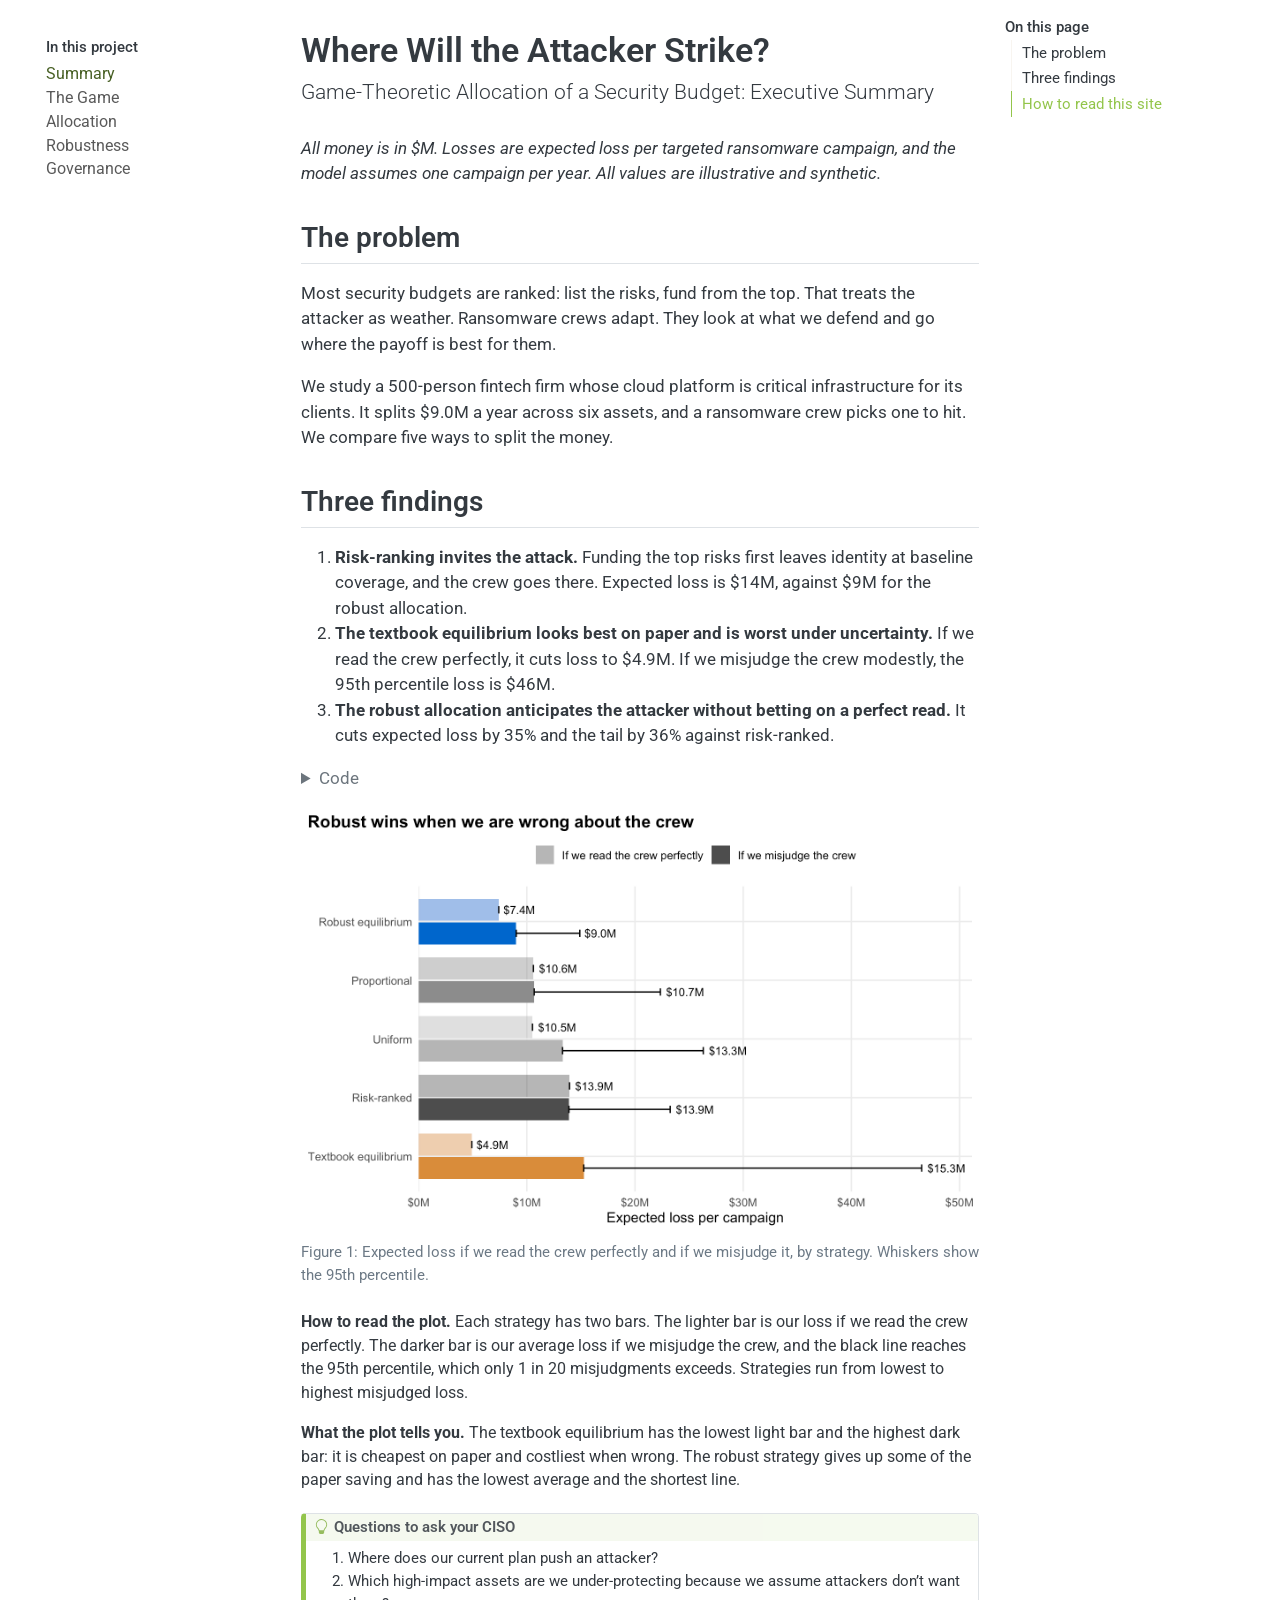
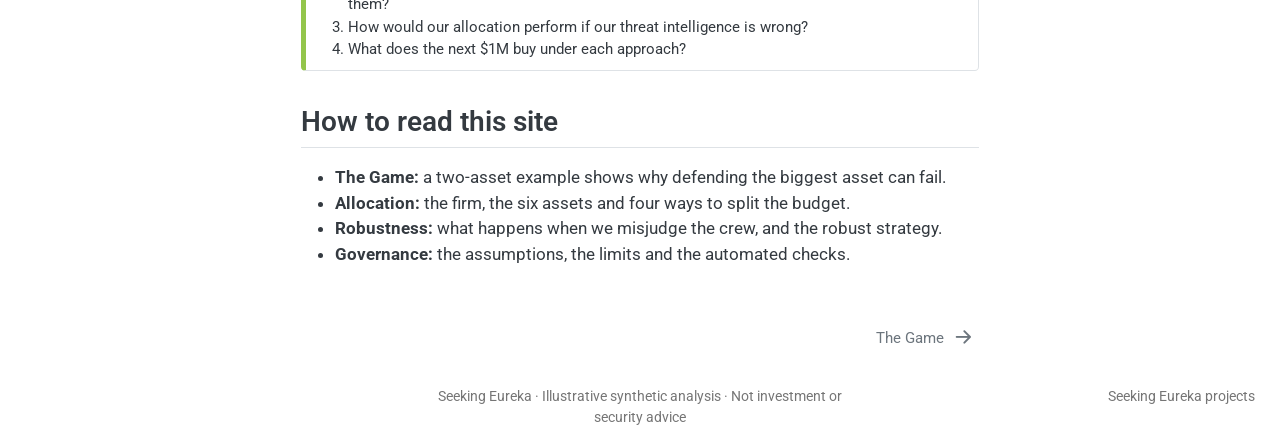
==== docs/index.html @ cc2196c1 "Initial commit" ====
<!DOCTYPE html>
<html xmlns="http://www.w3.org/1999/xhtml" lang="en" xml:lang="en"><head>

<meta charset="utf-8">
<meta name="generator" content="quarto-1.8.26">

<meta name="viewport" content="width=device-width, initial-scale=1.0, user-scalable=yes">


<title>Where Will the Attacker Strike?</title>
<style>
code{white-space: pre-wrap;}
span.smallcaps{font-variant: small-caps;}
div.columns{display: flex; gap: min(4vw, 1.5em);}
div.column{flex: auto; overflow-x: auto;}
div.hanging-indent{margin-left: 1.5em; text-indent: -1.5em;}
ul.task-list{list-style: none;}
ul.task-list li input[type="checkbox"] {
  width: 0.8em;
  margin: 0 0.8em 0.2em -1em; /* quarto-specific, see https://github.com/quarto-dev/quarto-cli/issues/4556 */ 
  vertical-align: middle;
}
/* CSS for syntax highlighting */
html { -webkit-text-size-adjust: 100%; }
pre > code.sourceCode { white-space: pre; position: relative; }
pre > code.sourceCode > span { display: inline-block; line-height: 1.25; }
pre > code.sourceCode > span:empty { height: 1.2em; }
.sourceCode { overflow: visible; }
code.sourceCode > span { color: inherit; text-decoration: inherit; }
div.sourceCode { margin: 1em 0; }
pre.sourceCode { margin: 0; }
@media screen {
div.sourceCode { overflow: auto; }
}
@media print {
pre > code.sourceCode { white-space: pre-wrap; }
pre > code.sourceCode > span { text-indent: -5em; padding-left: 5em; }
}
pre.numberSource code
  { counter-reset: source-line 0; }
pre.numberSource code > span
  { position: relative; left: -4em; counter-increment: source-line; }
pre.numberSource code > span > a:first-child::before
  { content: counter(source-line);
    position: relative; left: -1em; text-align: right; vertical-align: baseline;
    border: none; display: inline-block;
    -webkit-touch-callout: none; -webkit-user-select: none;
    -khtml-user-select: none; -moz-user-select: none;
    -ms-user-select: none; user-select: none;
    padding: 0 4px; width: 4em;
  }
pre.numberSource { margin-left: 3em;  padding-left: 4px; }
div.sourceCode
  {   }
@media screen {
pre > code.sourceCode > span > a:first-child::before { text-decoration: underline; }
}
</style>


<script src="site_libs/quarto-nav/quarto-nav.js"></script>
<script src="site_libs/quarto-nav/headroom.min.js"></script>
<link href="./01-the-game.html" rel="next">
<script src="site_libs/clipboard/clipboard.min.js"></script>
<script src="site_libs/quarto-html/quarto.js" type="module"></script>
<script src="site_libs/quarto-html/tabsets/tabsets.js" type="module"></script>
<script src="site_libs/quarto-html/axe/axe-check.js" type="module"></script>
<script src="site_libs/quarto-html/popper.min.js"></script>
<script src="site_libs/quarto-html/tippy.umd.min.js"></script>
<script src="site_libs/quarto-html/anchor.min.js"></script>
<link href="site_libs/quarto-html/tippy.css" rel="stylesheet">
<link href="site_libs/quarto-html/quarto-syntax-highlighting-587c61ba64f3a5504c4d52d930310e48.css" rel="stylesheet" id="quarto-text-highlighting-styles">
<script src="site_libs/bootstrap/bootstrap.min.js"></script>
<link href="site_libs/bootstrap/bootstrap-icons.css" rel="stylesheet">
<link href="site_libs/bootstrap/bootstrap-9a19a6dc4b25886ecdc4cfc46d632d39.min.css" rel="stylesheet" append-hash="true" id="quarto-bootstrap" data-mode="light">
<script src="site_libs/quarto-contrib/glightbox/glightbox.min.js"></script>
<link href="site_libs/quarto-contrib/glightbox/glightbox.min.css" rel="stylesheet">
<link href="site_libs/quarto-contrib/glightbox/lightbox.css" rel="stylesheet">
<script id="quarto-search-options" type="application/json">{
  "language": {
    "search-no-results-text": "No results",
    "search-matching-documents-text": "matching documents",
    "search-copy-link-title": "Copy link to search",
    "search-hide-matches-text": "Hide additional matches",
    "search-more-match-text": "more match in this document",
    "search-more-matches-text": "more matches in this document",
    "search-clear-button-title": "Clear",
    "search-text-placeholder": "",
    "search-detached-cancel-button-title": "Cancel",
    "search-submit-button-title": "Submit",
    "search-label": "Search"
  }
}</script>
<link href="site_libs/pagedtable-1.1/css/pagedtable.css" rel="stylesheet">
<script src="site_libs/pagedtable-1.1/js/pagedtable.js"></script>


<link rel="stylesheet" href="styles.css">
</head>

<body class="nav-sidebar floating quarto-light">

<div id="quarto-search-results"></div>
  <header id="quarto-header" class="headroom fixed-top">
  <nav class="quarto-secondary-nav">
    <div class="container-fluid d-flex">
      <button type="button" class="quarto-btn-toggle btn" data-bs-toggle="collapse" role="button" data-bs-target=".quarto-sidebar-collapse-item" aria-controls="quarto-sidebar" aria-expanded="false" aria-label="Toggle sidebar navigation" onclick="if (window.quartoToggleHeadroom) { window.quartoToggleHeadroom(); }">
        <i class="bi bi-layout-text-sidebar-reverse"></i>
      </button>
        <nav class="quarto-page-breadcrumbs" aria-label="breadcrumb"><ol class="breadcrumb"><li class="breadcrumb-item"><a href="./index.html">Summary</a></li></ol></nav>
        <a class="flex-grow-1" role="navigation" data-bs-toggle="collapse" data-bs-target=".quarto-sidebar-collapse-item" aria-controls="quarto-sidebar" aria-expanded="false" aria-label="Toggle sidebar navigation" onclick="if (window.quartoToggleHeadroom) { window.quartoToggleHeadroom(); }">      
        </a>
    </div>
  </nav>
</header>
<!-- content -->
<div id="quarto-content" class="quarto-container page-columns page-rows-contents page-layout-article">
<!-- sidebar -->
  <nav id="quarto-sidebar" class="sidebar collapse collapse-horizontal quarto-sidebar-collapse-item sidebar-navigation floating overflow-auto">
    <div class="pt-lg-2 mt-2 text-left sidebar-header">
    <div class="sidebar-title mb-0 py-0">
      <a href="./">Where Will the Attacker Strike?</a> 
    </div>
      </div>
    <div class="sidebar-menu-container"> 
    <ul class="list-unstyled mt-1">
        <li class="sidebar-item">
  <div class="sidebar-item-container"> 
  <a href="./index.html" class="sidebar-item-text sidebar-link active">
 <span class="menu-text">Summary</span></a>
  </div>
</li>
        <li class="sidebar-item">
  <div class="sidebar-item-container"> 
  <a href="./01-the-game.html" class="sidebar-item-text sidebar-link">
 <span class="menu-text">The Game</span></a>
  </div>
</li>
        <li class="sidebar-item">
  <div class="sidebar-item-container"> 
  <a href="./02-allocation.html" class="sidebar-item-text sidebar-link">
 <span class="menu-text">Allocation</span></a>
  </div>
</li>
        <li class="sidebar-item">
  <div class="sidebar-item-container"> 
  <a href="./03-robustness.html" class="sidebar-item-text sidebar-link">
 <span class="menu-text">Robustness</span></a>
  </div>
</li>
        <li class="sidebar-item">
  <div class="sidebar-item-container"> 
  <a href="./04-governance.html" class="sidebar-item-text sidebar-link">
 <span class="menu-text">Governance</span></a>
  </div>
</li>
    </ul>
    </div>
</nav>
<div id="quarto-sidebar-glass" class="quarto-sidebar-collapse-item" data-bs-toggle="collapse" data-bs-target=".quarto-sidebar-collapse-item"></div>
<!-- margin-sidebar -->
    <div id="quarto-margin-sidebar" class="sidebar margin-sidebar">
        <nav id="TOC" role="doc-toc" class="toc-active">
    <h2 id="toc-title">On this page</h2>
   
  <ul>
  <li><a href="#the-problem" id="toc-the-problem" class="nav-link active" data-scroll-target="#the-problem">The problem</a></li>
  <li><a href="#three-findings" id="toc-three-findings" class="nav-link" data-scroll-target="#three-findings">Three findings</a></li>
  <li><a href="#how-to-read-this-site" id="toc-how-to-read-this-site" class="nav-link" data-scroll-target="#how-to-read-this-site">How to read this site</a></li>
  </ul>
</nav>
    </div>
<!-- main -->
<main class="content" id="quarto-document-content">

<header id="title-block-header" class="quarto-title-block default">
<div class="quarto-title">
<h1 class="title">Where Will the Attacker Strike?</h1>
<p class="subtitle lead">Game-Theoretic Allocation of a Security Budget: Executive Summary</p>
</div>



<div class="quarto-title-meta">

    
  
    
  </div>
  


</header>


<p><em>All money is in $M. Losses are expected loss per targeted ransomware campaign, and the model assumes one campaign per year. All values are illustrative and synthetic.</em></p>
<section id="the-problem" class="level2">
<h2 class="anchored" data-anchor-id="the-problem">The problem</h2>
<p>Most security budgets are ranked: list the risks, fund from the top. That treats the attacker as weather. Ransomware crews adapt. They look at what we defend and go where the payoff is best for them.</p>
<p>We study a 500-person fintech firm whose cloud platform is critical infrastructure for its clients. It splits $9.0M a year across six assets, and a ransomware crew picks one to hit. We compare five ways to split the money.</p>
</section>
<section id="three-findings" class="level2">
<h2 class="anchored" data-anchor-id="three-findings">Three findings</h2>
<ol type="1">
<li><strong>Risk-ranking invites the attack.</strong> Funding the top risks first leaves identity at baseline coverage, and the crew goes there. Expected loss is $14M, against $9M for the robust allocation.</li>
<li><strong>The textbook equilibrium looks best on paper and is worst under uncertainty.</strong> If we read the crew perfectly, it cuts loss to $4.9M. If we misjudge the crew modestly, the 95th percentile loss is $46M.</li>
<li><strong>The robust allocation anticipates the attacker without betting on a perfect read.</strong> It cuts expected loss by 35% and the tail by 36% against risk-ranked.</li>
</ol>
<div class="cell">
<details class="code-fold">
<summary>Code</summary>
<div class="code-copy-outer-scaffold"><div class="sourceCode cell-code" id="cb1"><pre class="sourceCode r code-with-copy"><code class="sourceCode r"><span id="cb1-1"><a href="#cb1-1" aria-hidden="true" tabindex="-1"></a>ord <span class="ot">&lt;-</span> ms <span class="sc">|&gt;</span> <span class="fu">arrange</span>(mean) <span class="sc">|&gt;</span> <span class="fu">pull</span>(strategy)</span>
<span id="cb1-2"><a href="#cb1-2" aria-hidden="true" tabindex="-1"></a>d <span class="ot">&lt;-</span> ms <span class="sc">|&gt;</span></span>
<span id="cb1-3"><a href="#cb1-3" aria-hidden="true" tabindex="-1"></a>  <span class="fu">select</span>(strategy, mean, p95) <span class="sc">|&gt;</span></span>
<span id="cb1-4"><a href="#cb1-4" aria-hidden="true" tabindex="-1"></a>  <span class="fu">left_join</span>(base <span class="sc">|&gt;</span> <span class="fu">select</span>(strategy, loss_rational), <span class="at">by =</span> <span class="st">"strategy"</span>) <span class="sc">|&gt;</span></span>
<span id="cb1-5"><a href="#cb1-5" aria-hidden="true" tabindex="-1"></a>  tidyr<span class="sc">::</span><span class="fu">pivot_longer</span>(<span class="fu">c</span>(loss_rational, mean), <span class="at">names_to =</span> <span class="st">"case"</span>, <span class="at">values_to =</span> <span class="st">"loss"</span>) <span class="sc">|&gt;</span></span>
<span id="cb1-6"><a href="#cb1-6" aria-hidden="true" tabindex="-1"></a>  <span class="fu">mutate</span>(</span>
<span id="cb1-7"><a href="#cb1-7" aria-hidden="true" tabindex="-1"></a>    <span class="at">case =</span> <span class="fu">factor</span>(case, <span class="at">levels =</span> <span class="fu">c</span>(<span class="st">"mean"</span>, <span class="st">"loss_rational"</span>),</span>
<span id="cb1-8"><a href="#cb1-8" aria-hidden="true" tabindex="-1"></a>                  <span class="at">labels =</span> <span class="fu">c</span>(<span class="st">"If we misjudge the crew"</span>, <span class="st">"If we read the crew perfectly"</span>)),</span>
<span id="cb1-9"><a href="#cb1-9" aria-hidden="true" tabindex="-1"></a>    <span class="at">strategy =</span> <span class="fu">factor</span>(strategy, <span class="at">levels =</span> <span class="fu">rev</span>(ord)),</span>
<span id="cb1-10"><a href="#cb1-10" aria-hidden="true" tabindex="-1"></a>    <span class="at">p95 =</span> <span class="fu">ifelse</span>(case <span class="sc">==</span> <span class="st">"If we misjudge the crew"</span>, p95, <span class="cn">NA_real_</span>),</span>
<span id="cb1-11"><a href="#cb1-11" aria-hidden="true" tabindex="-1"></a>    <span class="at">lab =</span> <span class="fu">ifelse</span>(strategy <span class="sc">==</span> <span class="st">"robust"</span>, <span class="st">"Robust"</span>, <span class="st">""</span>)</span>
<span id="cb1-12"><a href="#cb1-12" aria-hidden="true" tabindex="-1"></a>  )</span>
<span id="cb1-13"><a href="#cb1-13" aria-hidden="true" tabindex="-1"></a><span class="fu">ggplot</span>(d, <span class="fu">aes</span>(loss, strategy, <span class="at">fill =</span> strategy, <span class="at">alpha =</span> case, <span class="at">group =</span> case)) <span class="sc">+</span></span>
<span id="cb1-14"><a href="#cb1-14" aria-hidden="true" tabindex="-1"></a>  <span class="fu">geom_col</span>(<span class="at">position =</span> <span class="fu">position_dodge</span>(<span class="at">width =</span> <span class="fl">0.8</span>), <span class="at">width =</span> <span class="fl">0.75</span>) <span class="sc">+</span></span>
<span id="cb1-15"><a href="#cb1-15" aria-hidden="true" tabindex="-1"></a>  <span class="fu">geom_errorbar</span>(</span>
<span id="cb1-16"><a href="#cb1-16" aria-hidden="true" tabindex="-1"></a>    <span class="fu">aes</span>(<span class="at">xmin =</span> loss, <span class="at">xmax =</span> p95), <span class="at">width =</span> <span class="fl">0.25</span>, <span class="at">alpha =</span> <span class="dv">1</span>, <span class="at">color =</span> <span class="st">"black"</span>,</span>
<span id="cb1-17"><a href="#cb1-17" aria-hidden="true" tabindex="-1"></a>    <span class="at">position =</span> <span class="fu">position_dodge</span>(<span class="at">width =</span> <span class="fl">0.8</span>), <span class="at">na.rm =</span> <span class="cn">TRUE</span></span>
<span id="cb1-18"><a href="#cb1-18" aria-hidden="true" tabindex="-1"></a>  ) <span class="sc">+</span></span>
<span id="cb1-19"><a href="#cb1-19" aria-hidden="true" tabindex="-1"></a>  <span class="fu">geom_text</span>(<span class="fu">aes</span>(<span class="at">x =</span> <span class="fu">ifelse</span>(<span class="fu">is.na</span>(p95), loss, p95), <span class="at">label =</span> <span class="fu">fmt_m</span>(loss)),</span>
<span id="cb1-20"><a href="#cb1-20" aria-hidden="true" tabindex="-1"></a>            <span class="at">position =</span> <span class="fu">position_dodge</span>(<span class="at">width =</span> <span class="fl">0.8</span>), <span class="at">hjust =</span> <span class="sc">-</span><span class="fl">0.15</span>, <span class="at">size =</span> <span class="fl">3.4</span>,</span>
<span id="cb1-21"><a href="#cb1-21" aria-hidden="true" tabindex="-1"></a>            <span class="at">color =</span> <span class="st">"black"</span>, <span class="at">alpha =</span> <span class="dv">1</span>) <span class="sc">+</span></span>
<span id="cb1-22"><a href="#cb1-22" aria-hidden="true" tabindex="-1"></a>  <span class="fu">scale_fill_manual</span>(<span class="at">values =</span> STRAT_COLS, <span class="at">guide =</span> <span class="st">"none"</span>) <span class="sc">+</span></span>
<span id="cb1-23"><a href="#cb1-23" aria-hidden="true" tabindex="-1"></a>  <span class="fu">scale_alpha_manual</span>(<span class="at">values =</span> <span class="fu">c</span>(<span class="st">"If we misjudge the crew"</span> <span class="ot">=</span> <span class="dv">1</span>, <span class="st">"If we read the crew perfectly"</span> <span class="ot">=</span> <span class="fl">0.45</span>), <span class="at">name =</span> <span class="cn">NULL</span>,</span>
<span id="cb1-24"><a href="#cb1-24" aria-hidden="true" tabindex="-1"></a>                     <span class="at">guide =</span> <span class="fu">guide_legend</span>(<span class="at">override.aes =</span> <span class="fu">list</span>(<span class="at">fill =</span> <span class="st">"gray30"</span>), <span class="at">reverse =</span> <span class="cn">TRUE</span>)) <span class="sc">+</span></span>
<span id="cb1-25"><a href="#cb1-25" aria-hidden="true" tabindex="-1"></a>  <span class="fu">scale_y_discrete</span>(<span class="at">labels =</span> STRAT_LABELS) <span class="sc">+</span></span>
<span id="cb1-26"><a href="#cb1-26" aria-hidden="true" tabindex="-1"></a>  <span class="fu">scale_x_continuous</span>(<span class="at">labels =</span> scales<span class="sc">::</span><span class="fu">label_dollar</span>(<span class="at">suffix =</span> <span class="st">"M"</span>), <span class="at">expand =</span> <span class="fu">expansion</span>(<span class="at">mult =</span> <span class="fu">c</span>(<span class="dv">0</span>, <span class="fl">0.1</span>))) <span class="sc">+</span></span>
<span id="cb1-27"><a href="#cb1-27" aria-hidden="true" tabindex="-1"></a>  <span class="fu">labs</span>(<span class="at">x =</span> <span class="st">"Expected loss per campaign"</span>, <span class="at">y =</span> <span class="cn">NULL</span>,</span>
<span id="cb1-28"><a href="#cb1-28" aria-hidden="true" tabindex="-1"></a>       <span class="at">title =</span> <span class="st">"Robust wins when we are wrong about the crew"</span>)</span></code></pre></div><button title="Copy to Clipboard" class="code-copy-button"><i class="bi"></i></button></div>
</details>
<div class="cell-output-display">
<div id="fig-hero" class="quarto-float quarto-figure quarto-figure-center anchored" alt="Horizontal paired bars for five strategies, ordered by loss under misjudgment. The robust strategy has the lowest misjudged loss at about 9 million dollars. The textbook equilibrium has the lowest loss under perfect reading, 4.9 million, but the highest under misjudgment with a 95th percentile of 46 million.">
<figure class="quarto-float quarto-float-fig figure">
<div aria-describedby="fig-hero-caption-0ceaefa1-69ba-4598-a22c-09a6ac19f8ca">
<a href="index_files/figure-html/fig-hero-1.png" class="lightbox" data-gallery="quarto-lightbox-gallery-1" title="Figure&nbsp;1: Expected loss if we read the crew perfectly and if we misjudge it, by strategy. Whiskers show the 95th percentile."><img src="index_files/figure-html/fig-hero-1.png" class="img-fluid figure-img" alt="Horizontal paired bars for five strategies, ordered by loss under misjudgment. The robust strategy has the lowest misjudged loss at about 9 million dollars. The textbook equilibrium has the lowest loss under perfect reading, 4.9 million, but the highest under misjudgment with a 95th percentile of 46 million." width="768"></a>
</div>
<figcaption class="quarto-float-caption-bottom quarto-float-caption quarto-float-fig" id="fig-hero-caption-0ceaefa1-69ba-4598-a22c-09a6ac19f8ca">
Figure&nbsp;1: Expected loss if we read the crew perfectly and if we misjudge it, by strategy. Whiskers show the 95th percentile.
</figcaption>
</figure>
</div>
</div>
</div>
<div class="reader-note">
<p><strong>How to read the plot.</strong> Each strategy has two bars. The lighter bar is our loss if we read the crew perfectly. The darker bar is our average loss if we misjudge the crew, and the black line reaches the 95th percentile, which only 1 in 20 misjudgments exceeds. Strategies run from lowest to highest misjudged loss.</p>
<p><strong>What the plot tells you.</strong> The textbook equilibrium has the lowest light bar and the highest dark bar: it is cheapest on paper and costliest when wrong. The robust strategy gives up some of the paper saving and has the lowest average and the shortest line.</p>
</div>
<div class="callout callout-style-default callout-tip callout-titled" title="Questions to ask your CISO">
<div class="callout-header d-flex align-content-center">
<div class="callout-icon-container">
<i class="callout-icon"></i>
</div>
<div class="callout-title-container flex-fill">
<span class="screen-reader-only">Tip</span>Questions to ask your CISO
</div>
</div>
<div class="callout-body-container callout-body">
<ol type="1">
<li>Where does our current plan push an attacker?</li>
<li>Which high-impact assets are we under-protecting because we assume attackers don’t want them?</li>
<li>How would our allocation perform if our threat intelligence is wrong?</li>
<li>What does the next $1M buy under each approach?</li>
</ol>
</div>
</div>
</section>
<section id="how-to-read-this-site" class="level2">
<h2 class="anchored" data-anchor-id="how-to-read-this-site">How to read this site</h2>
<ul>
<li><strong>The Game:</strong> a two-asset example shows why defending the biggest asset can fail.</li>
<li><strong>Allocation:</strong> the firm, the six assets and four ways to split the budget.</li>
<li><strong>Robustness:</strong> what happens when we misjudge the crew, and the robust strategy.</li>
<li><strong>Governance:</strong> the assumptions, the limits and the automated checks.</li>
</ul>


</section>

</main> <!-- /main -->
<script id="quarto-html-after-body" type="application/javascript">
  window.document.addEventListener("DOMContentLoaded", function (event) {
    const icon = "";
    const anchorJS = new window.AnchorJS();
    anchorJS.options = {
      placement: 'right',
      icon: icon
    };
    anchorJS.add('.anchored');
    const isCodeAnnotation = (el) => {
      for (const clz of el.classList) {
        if (clz.startsWith('code-annotation-')) {                     
          return true;
        }
      }
      return false;
    }
    const onCopySuccess = function(e) {
      // button target
      const button = e.trigger;
      // don't keep focus
      button.blur();
      // flash "checked"
      button.classList.add('code-copy-button-checked');
      var currentTitle = button.getAttribute("title");
      button.setAttribute("title", "Copied!");
      let tooltip;
      if (window.bootstrap) {
        button.setAttribute("data-bs-toggle", "tooltip");
        button.setAttribute("data-bs-placement", "left");
        button.setAttribute("data-bs-title", "Copied!");
        tooltip = new bootstrap.Tooltip(button, 
          { trigger: "manual", 
            customClass: "code-copy-button-tooltip",
            offset: [0, -8]});
        tooltip.show();    
      }
      setTimeout(function() {
        if (tooltip) {
          tooltip.hide();
          button.removeAttribute("data-bs-title");
          button.removeAttribute("data-bs-toggle");
          button.removeAttribute("data-bs-placement");
        }
        button.setAttribute("title", currentTitle);
        button.classList.remove('code-copy-button-checked');
      }, 1000);
      // clear code selection
      e.clearSelection();
    }
    const getTextToCopy = function(trigger) {
      const outerScaffold = trigger.parentElement.cloneNode(true);
      const codeEl = outerScaffold.querySelector('code');
      for (const childEl of codeEl.children) {
        if (isCodeAnnotation(childEl)) {
          childEl.remove();
        }
      }
      return codeEl.innerText;
    }
    const clipboard = new window.ClipboardJS('.code-copy-button:not([data-in-quarto-modal])', {
      text: getTextToCopy
    });
    clipboard.on('success', onCopySuccess);
    if (window.document.getElementById('quarto-embedded-source-code-modal')) {
      const clipboardModal = new window.ClipboardJS('.code-copy-button[data-in-quarto-modal]', {
        text: getTextToCopy,
        container: window.document.getElementById('quarto-embedded-source-code-modal')
      });
      clipboardModal.on('success', onCopySuccess);
    }
      var localhostRegex = new RegExp(/^(?:http|https):\/\/localhost\:?[0-9]*\//);
      var mailtoRegex = new RegExp(/^mailto:/);
        var filterRegex = new RegExp('/' + window.location.host + '/');
      var isInternal = (href) => {
          return filterRegex.test(href) || localhostRegex.test(href) || mailtoRegex.test(href);
      }
      // Inspect non-navigation links and adorn them if external
     var links = window.document.querySelectorAll('a[href]:not(.nav-link):not(.navbar-brand):not(.toc-action):not(.sidebar-link):not(.sidebar-item-toggle):not(.pagination-link):not(.no-external):not([aria-hidden]):not(.dropdown-item):not(.quarto-navigation-tool):not(.about-link)');
      for (var i=0; i<links.length; i++) {
        const link = links[i];
        if (!isInternal(link.href)) {
          // undo the damage that might have been done by quarto-nav.js in the case of
          // links that we want to consider external
          if (link.dataset.originalHref !== undefined) {
            link.href = link.dataset.originalHref;
          }
        }
      }
    function tippyHover(el, contentFn, onTriggerFn, onUntriggerFn) {
      const config = {
        allowHTML: true,
        maxWidth: 500,
        delay: 100,
        arrow: false,
        appendTo: function(el) {
            return el.parentElement;
        },
        interactive: true,
        interactiveBorder: 10,
        theme: 'quarto',
        placement: 'bottom-start',
      };
      if (contentFn) {
        config.content = contentFn;
      }
      if (onTriggerFn) {
        config.onTrigger = onTriggerFn;
      }
      if (onUntriggerFn) {
        config.onUntrigger = onUntriggerFn;
      }
      window.tippy(el, config); 
    }
    const noterefs = window.document.querySelectorAll('a[role="doc-noteref"]');
    for (var i=0; i<noterefs.length; i++) {
      const ref = noterefs[i];
      tippyHover(ref, function() {
        // use id or data attribute instead here
        let href = ref.getAttribute('data-footnote-href') || ref.getAttribute('href');
        try { href = new URL(href).hash; } catch {}
        const id = href.replace(/^#\/?/, "");
        const note = window.document.getElementById(id);
        if (note) {
          return note.innerHTML;
        } else {
          return "";
        }
      });
    }
    const xrefs = window.document.querySelectorAll('a.quarto-xref');
    const processXRef = (id, note) => {
      // Strip column container classes
      const stripColumnClz = (el) => {
        el.classList.remove("page-full", "page-columns");
        if (el.children) {
          for (const child of el.children) {
            stripColumnClz(child);
          }
        }
      }
      stripColumnClz(note)
      if (id === null || id.startsWith('sec-')) {
        // Special case sections, only their first couple elements
        const container = document.createElement("div");
        if (note.children && note.children.length > 2) {
          container.appendChild(note.children[0].cloneNode(true));
          for (let i = 1; i < note.children.length; i++) {
            const child = note.children[i];
            if (child.tagName === "P" && child.innerText === "") {
              continue;
            } else {
              container.appendChild(child.cloneNode(true));
              break;
            }
          }
          if (window.Quarto?.typesetMath) {
            window.Quarto.typesetMath(container);
          }
          return container.innerHTML
        } else {
          if (window.Quarto?.typesetMath) {
            window.Quarto.typesetMath(note);
          }
          return note.innerHTML;
        }
      } else {
        // Remove any anchor links if they are present
        const anchorLink = note.querySelector('a.anchorjs-link');
        if (anchorLink) {
          anchorLink.remove();
        }
        if (window.Quarto?.typesetMath) {
          window.Quarto.typesetMath(note);
        }
        if (note.classList.contains("callout")) {
          return note.outerHTML;
        } else {
          return note.innerHTML;
        }
      }
    }
    for (var i=0; i<xrefs.length; i++) {
      const xref = xrefs[i];
      tippyHover(xref, undefined, function(instance) {
        instance.disable();
        let url = xref.getAttribute('href');
        let hash = undefined; 
        if (url.startsWith('#')) {
          hash = url;
        } else {
          try { hash = new URL(url).hash; } catch {}
        }
        if (hash) {
          const id = hash.replace(/^#\/?/, "");
          const note = window.document.getElementById(id);
          if (note !== null) {
            try {
              const html = processXRef(id, note.cloneNode(true));
              instance.setContent(html);
            } finally {
              instance.enable();
              instance.show();
            }
          } else {
            // See if we can fetch this
            fetch(url.split('#')[0])
            .then(res => res.text())
            .then(html => {
              const parser = new DOMParser();
              const htmlDoc = parser.parseFromString(html, "text/html");
              const note = htmlDoc.getElementById(id);
              if (note !== null) {
                const html = processXRef(id, note);
                instance.setContent(html);
              } 
            }).finally(() => {
              instance.enable();
              instance.show();
            });
          }
        } else {
          // See if we can fetch a full url (with no hash to target)
          // This is a special case and we should probably do some content thinning / targeting
          fetch(url)
          .then(res => res.text())
          .then(html => {
            const parser = new DOMParser();
            const htmlDoc = parser.parseFromString(html, "text/html");
            const note = htmlDoc.querySelector('main.content');
            if (note !== null) {
              // This should only happen for chapter cross references
              // (since there is no id in the URL)
              // remove the first header
              if (note.children.length > 0 && note.children[0].tagName === "HEADER") {
                note.children[0].remove();
              }
              const html = processXRef(null, note);
              instance.setContent(html);
            } 
          }).finally(() => {
            instance.enable();
            instance.show();
          });
        }
      }, function(instance) {
      });
    }
        let selectedAnnoteEl;
        const selectorForAnnotation = ( cell, annotation) => {
          let cellAttr = 'data-code-cell="' + cell + '"';
          let lineAttr = 'data-code-annotation="' +  annotation + '"';
          const selector = 'span[' + cellAttr + '][' + lineAttr + ']';
          return selector;
        }
        const selectCodeLines = (annoteEl) => {
          const doc = window.document;
          const targetCell = annoteEl.getAttribute("data-target-cell");
          const targetAnnotation = annoteEl.getAttribute("data-target-annotation");
          const annoteSpan = window.document.querySelector(selectorForAnnotation(targetCell, targetAnnotation));
          const lines = annoteSpan.getAttribute("data-code-lines").split(",");
          const lineIds = lines.map((line) => {
            return targetCell + "-" + line;
          })
          let top = null;
          let height = null;
          let parent = null;
          if (lineIds.length > 0) {
              //compute the position of the single el (top and bottom and make a div)
              const el = window.document.getElementById(lineIds[0]);
              top = el.offsetTop;
              height = el.offsetHeight;
              parent = el.parentElement.parentElement;
            if (lineIds.length > 1) {
              const lastEl = window.document.getElementById(lineIds[lineIds.length - 1]);
              const bottom = lastEl.offsetTop + lastEl.offsetHeight;
              height = bottom - top;
            }
            if (top !== null && height !== null && parent !== null) {
              // cook up a div (if necessary) and position it 
              let div = window.document.getElementById("code-annotation-line-highlight");
              if (div === null) {
                div = window.document.createElement("div");
                div.setAttribute("id", "code-annotation-line-highlight");
                div.style.position = 'absolute';
                parent.appendChild(div);
              }
              div.style.top = top - 2 + "px";
              div.style.height = height + 4 + "px";
              div.style.left = 0;
              let gutterDiv = window.document.getElementById("code-annotation-line-highlight-gutter");
              if (gutterDiv === null) {
                gutterDiv = window.document.createElement("div");
                gutterDiv.setAttribute("id", "code-annotation-line-highlight-gutter");
                gutterDiv.style.position = 'absolute';
                const codeCell = window.document.getElementById(targetCell);
                const gutter = codeCell.querySelector('.code-annotation-gutter');
                gutter.appendChild(gutterDiv);
              }
              gutterDiv.style.top = top - 2 + "px";
              gutterDiv.style.height = height + 4 + "px";
            }
            selectedAnnoteEl = annoteEl;
          }
        };
        const unselectCodeLines = () => {
          const elementsIds = ["code-annotation-line-highlight", "code-annotation-line-highlight-gutter"];
          elementsIds.forEach((elId) => {
            const div = window.document.getElementById(elId);
            if (div) {
              div.remove();
            }
          });
          selectedAnnoteEl = undefined;
        };
          // Handle positioning of the toggle
      window.addEventListener(
        "resize",
        throttle(() => {
          elRect = undefined;
          if (selectedAnnoteEl) {
            selectCodeLines(selectedAnnoteEl);
          }
        }, 10)
      );
      function throttle(fn, ms) {
      let throttle = false;
      let timer;
        return (...args) => {
          if(!throttle) { // first call gets through
              fn.apply(this, args);
              throttle = true;
          } else { // all the others get throttled
              if(timer) clearTimeout(timer); // cancel #2
              timer = setTimeout(() => {
                fn.apply(this, args);
                timer = throttle = false;
              }, ms);
          }
        };
      }
        // Attach click handler to the DT
        const annoteDls = window.document.querySelectorAll('dt[data-target-cell]');
        for (const annoteDlNode of annoteDls) {
          annoteDlNode.addEventListener('click', (event) => {
            const clickedEl = event.target;
            if (clickedEl !== selectedAnnoteEl) {
              unselectCodeLines();
              const activeEl = window.document.querySelector('dt[data-target-cell].code-annotation-active');
              if (activeEl) {
                activeEl.classList.remove('code-annotation-active');
              }
              selectCodeLines(clickedEl);
              clickedEl.classList.add('code-annotation-active');
            } else {
              // Unselect the line
              unselectCodeLines();
              clickedEl.classList.remove('code-annotation-active');
            }
          });
        }
    const findCites = (el) => {
      const parentEl = el.parentElement;
      if (parentEl) {
        const cites = parentEl.dataset.cites;
        if (cites) {
          return {
            el,
            cites: cites.split(' ')
          };
        } else {
          return findCites(el.parentElement)
        }
      } else {
        return undefined;
      }
    };
    var bibliorefs = window.document.querySelectorAll('a[role="doc-biblioref"]');
    for (var i=0; i<bibliorefs.length; i++) {
      const ref = bibliorefs[i];
      const citeInfo = findCites(ref);
      if (citeInfo) {
        tippyHover(citeInfo.el, function() {
          var popup = window.document.createElement('div');
          citeInfo.cites.forEach(function(cite) {
            var citeDiv = window.document.createElement('div');
            citeDiv.classList.add('hanging-indent');
            citeDiv.classList.add('csl-entry');
            var biblioDiv = window.document.getElementById('ref-' + cite);
            if (biblioDiv) {
              citeDiv.innerHTML = biblioDiv.innerHTML;
            }
            popup.appendChild(citeDiv);
          });
          return popup.innerHTML;
        });
      }
    }
  });
  </script>
<nav class="page-navigation">
  <div class="nav-page nav-page-previous">
  </div>
  <div class="nav-page nav-page-next">
      <a href="./01-the-game.html" class="pagination-link" aria-label="The Game">
        <span class="nav-page-text">The Game</span> <i class="bi bi-arrow-right-short"></i>
      </a>
  </div>
</nav>
</div> <!-- /content -->
<footer class="footer">
  <div class="nav-footer">
    <div class="nav-footer-left">
      &nbsp;
    </div>   
    <div class="nav-footer-center">
<p>Seeking Eureka · Illustrative synthetic analysis · Not investment or security advice</p>
</div>
    <div class="nav-footer-right">
      <ul class="footer-items list-unstyled">
    <li class="nav-item">
    <a class="nav-link" href="https://seeking-eureka.com/projects.html">
<p>Seeking Eureka projects</p>
</a>
  </li>  
</ul>
    </div>
  </div>
</footer>
<script>var lightboxQuarto = GLightbox({"closeEffect":"zoom","descPosition":"bottom","loop":false,"openEffect":"zoom","selector":".lightbox"});
(function() {
  let previousOnload = window.onload;
  window.onload = () => {
    if (previousOnload) {
      previousOnload();
    }
    lightboxQuarto.on('slide_before_load', (data) => {
      const { slideIndex, slideNode, slideConfig, player, trigger } = data;
      const href = trigger.getAttribute('href');
      if (href !== null) {
        const imgEl = window.document.querySelector(`a[href="${href}"] img`);
        if (imgEl !== null) {
          const srcAttr = imgEl.getAttribute("src");
          if (srcAttr && srcAttr.startsWith("data:")) {
            slideConfig.href = srcAttr;
          }
        }
      } 
    });
  
    lightboxQuarto.on('slide_after_load', (data) => {
      const { slideIndex, slideNode, slideConfig, player, trigger } = data;
      if (window.Quarto?.typesetMath) {
        window.Quarto.typesetMath(slideNode);
      }
    });
  
  };
  
})();
          </script>




</body></html>
---- docs/site_libs/quarto-html/tippy.css ----
.tippy-box[data-animation=fade][data-state=hidden]{opacity:0}[data-tippy-root]{max-width:calc(100vw - 10px)}.tippy-box{position:relative;background-color:#333;color:#fff;border-radius:4px;font-size:14px;line-height:1.4;white-space:normal;outline:0;transition-property:transform,visibility,opacity}.tippy-box[data-placement^=top]>.tippy-arrow{bottom:0}.tippy-box[data-placement^=top]>.tippy-arrow:before{bottom:-7px;left:0;border-width:8px 8px 0;border-top-color:initial;transform-origin:center top}.tippy-box[data-placement^=bottom]>.tippy-arrow{top:0}.tippy-box[data-placement^=bottom]>.tippy-arrow:before{top:-7px;left:0;border-width:0 8px 8px;border-bottom-color:initial;transform-origin:center bottom}.tippy-box[data-placement^=left]>.tippy-arrow{right:0}.tippy-box[data-placement^=left]>.tippy-arrow:before{border-width:8px 0 8px 8px;border-left-color:initial;right:-7px;transform-origin:center left}.tippy-box[data-placement^=right]>.tippy-arrow{left:0}.tippy-box[data-placement^=right]>.tippy-arrow:before{left:-7px;border-width:8px 8px 8px 0;border-right-color:initial;transform-origin:center right}.tippy-box[data-inertia][data-state=visible]{transition-timing-function:cubic-bezier(.54,1.5,.38,1.11)}.tippy-arrow{width:16px;height:16px;color:#333}.tippy-arrow:before{content:"";position:absolute;border-color:transparent;border-style:solid}.tippy-content{position:relative;padding:5px 9px;z-index:1}
---- docs/site_libs/quarto-html/quarto-syntax-highlighting-587c61ba64f3a5504c4d52d930310e48.css ----
/* quarto syntax highlight colors */
:root {
  --quarto-hl-ot-color: #003B4F;
  --quarto-hl-at-color: #657422;
  --quarto-hl-ss-color: #20794D;
  --quarto-hl-an-color: #5E5E5E;
  --quarto-hl-fu-color: #4758AB;
  --quarto-hl-st-color: #20794D;
  --quarto-hl-cf-color: #003B4F;
  --quarto-hl-op-color: #5E5E5E;
  --quarto-hl-er-color: #AD0000;
  --quarto-hl-bn-color: #AD0000;
  --quarto-hl-al-color: #AD0000;
  --quarto-hl-va-color: #111111;
  --quarto-hl-bu-color: inherit;
  --quarto-hl-ex-color: inherit;
  --quarto-hl-pp-color: #AD0000;
  --quarto-hl-in-color: #5E5E5E;
  --quarto-hl-vs-color: #20794D;
  --quarto-hl-wa-color: #5E5E5E;
  --quarto-hl-do-color: #5E5E5E;
  --quarto-hl-im-color: #00769E;
  --quarto-hl-ch-color: #20794D;
  --quarto-hl-dt-color: #AD0000;
  --quarto-hl-fl-color: #AD0000;
  --quarto-hl-co-color: #5E5E5E;
  --quarto-hl-cv-color: #5E5E5E;
  --quarto-hl-cn-color: #8f5902;
  --quarto-hl-sc-color: #5E5E5E;
  --quarto-hl-dv-color: #AD0000;
  --quarto-hl-kw-color: #003B4F;
}

/* other quarto variables */
:root {
  --quarto-font-monospace: SFMono-Regular, Menlo, Monaco, Consolas, "Liberation Mono", "Courier New", monospace;
}

/* syntax highlight based on Pandoc's rules */
pre > code.sourceCode > span {
  color: #003B4F;
}

code.sourceCode > span {
  color: #003B4F;
}

div.sourceCode,
div.sourceCode pre.sourceCode {
  color: #003B4F;
}

/* Normal */
code span {
  color: #003B4F;
}

/* Alert */
code span.al {
  color: #AD0000;
  font-style: inherit;
}

/* Annotation */
code span.an {
  color: #5E5E5E;
  font-style: inherit;
}

/* Attribute */
code span.at {
  color: #657422;
  font-style: inherit;
}

/* BaseN */
code span.bn {
  color: #AD0000;
  font-style: inherit;
}

/* BuiltIn */
code span.bu {
  font-style: inherit;
}

/* ControlFlow */
code span.cf {
  color: #003B4F;
  font-weight: bold;
  font-style: inherit;
}

/* Char */
code span.ch {
  color: #20794D;
  font-style: inherit;
}

/* Constant */
code span.cn {
  color: #8f5902;
  font-style: inherit;
}

/* Comment */
code span.co {
  color: #5E5E5E;
  font-style: inherit;
}

/* CommentVar */
code span.cv {
  color: #5E5E5E;
  font-style: italic;
}

/* Documentation */
code span.do {
  color: #5E5E5E;
  font-style: italic;
}

/* DataType */
code span.dt {
  color: #AD0000;
  font-style: inherit;
}

/* DecVal */
code span.dv {
  color: #AD0000;
  font-style: inherit;
}

/* Error */
code span.er {
  color: #AD0000;
  font-style: inherit;
}

/* Extension */
code span.ex {
  font-style: inherit;
}

/* Float */
code span.fl {
  color: #AD0000;
  font-style: inherit;
}

/* Function */
code span.fu {
  color: #4758AB;
  font-style: inherit;
}

/* Import */
code span.im {
  color: #00769E;
  font-style: inherit;
}

/* Information */
code span.in {
  color: #5E5E5E;
  font-style: inherit;
}

/* Keyword */
code span.kw {
  color: #003B4F;
  font-weight: bold;
  font-style: inherit;
}

/* Operator */
code span.op {
  color: #5E5E5E;
  font-style: inherit;
}

/* Other */
code span.ot {
  color: #003B4F;
  font-style: inherit;
}

/* Preprocessor */
code span.pp {
  color: #AD0000;
  font-style: inherit;
}

/* SpecialChar */
code span.sc {
  color: #5E5E5E;
  font-style: inherit;
}

/* SpecialString */
code span.ss {
  color: #20794D;
  font-style: inherit;
}

/* String */
code span.st {
  color: #20794D;
  font-style: inherit;
}

/* Variable */
code span.va {
  color: #111111;
  font-style: inherit;
}

/* VerbatimString */
code span.vs {
  color: #20794D;
  font-style: inherit;
}

/* Warning */
code span.wa {
  color: #5E5E5E;
  font-style: italic;
}

.prevent-inlining {
  content: "</";
}

/*# sourceMappingURL=2dce1cc6c82594539e1579de68416b47.css.map */
---- docs/site_libs/pagedtable-1.1/css/pagedtable.css ----
.pagedtable {
  overflow: auto;
  padding-left: 8px;
  padding-right: 8px;
}

.pagedtable-wrapper {
  border: 1px solid #ccc;
  border-radius: 4px;
  margin-bottom: 10px;
}

.pagedtable table {
  width: 100%;
  max-width: 100%;
  margin: 0;
}

.pagedtable th {
  padding: 0 5px 0 5px;
  border: none;
  border-bottom: 2px solid #dddddd;

  min-width: 45px;
}

.pagedtable-empty th {
  display: none;
}

.pagedtable td {
  padding: 0 4px 0 4px;
}

.pagedtable .even {
  background-color: rgba(140, 140, 140, 0.1);
}

.pagedtable-padding-col {
  display: none;
}

.pagedtable a {
  -webkit-touch-callout: none;
  -webkit-user-select: none;
  -khtml-user-select: none;
  -moz-user-select: none;
  -ms-user-select: none;
  user-select: none;
}

.pagedtable-index-nav {
  cursor: pointer;
  padding: 0 5px 0 5px;
  float: right;
  border: 0;
}

.pagedtable-index-nav-disabled {
  cursor: default;
  text-decoration: none;
  color: #999;
}

a.pagedtable-index-nav-disabled:hover {
  text-decoration: none;
  color: #999;
}

.pagedtable-indexes {
  cursor: pointer;
  float: right;
  border: 0;
}

.pagedtable-index-current {
  cursor: default;
  text-decoration: none;
  font-weight: bold;
  color: #333;
  border: 0;
}

a.pagedtable-index-current:hover {
  text-decoration: none;
  font-weight: bold;
  color: #333;
}

.pagedtable-index {
  width: 30px;
  display: inline-block;
  text-align: center;
  border: 0;
}

.pagedtable-index-separator-left {
  display: inline-block;
  color: #333;
  font-size: 9px;
  padding: 0 0 0 0;
  cursor: default;
}

.pagedtable-index-separator-right {
  display: inline-block;
  color: #333;
  font-size: 9px;
  padding: 0 4px 0 0;
  cursor: default;
}

.pagedtable-footer {
  padding-top: 4px;
  padding-bottom: 5px;
}

.pagedtable-not-empty .pagedtable-footer {
  border-top: 2px solid #dddddd;
}

.pagedtable-info {
  overflow: hidden;
  color: #999;
  white-space: nowrap;
  text-overflow: ellipsis;
}

.pagedtable-header-name {
  overflow: hidden;
  text-overflow: ellipsis;
}

.pagedtable-header-type {
  color: #999;
  font-weight: 400;
}

.pagedtable-na-cell {
  font-style: italic;
  opacity: 0.3;
}
---- docs/styles.css ----
.reader-note { font-size: 0.92rem; margin-top: 0.4rem; }
.slider-sentence { background: #F2F2F2; border-left: 4px solid #0166CC; padding: 0.6rem 0.9rem; margin: 0.8rem 0; }
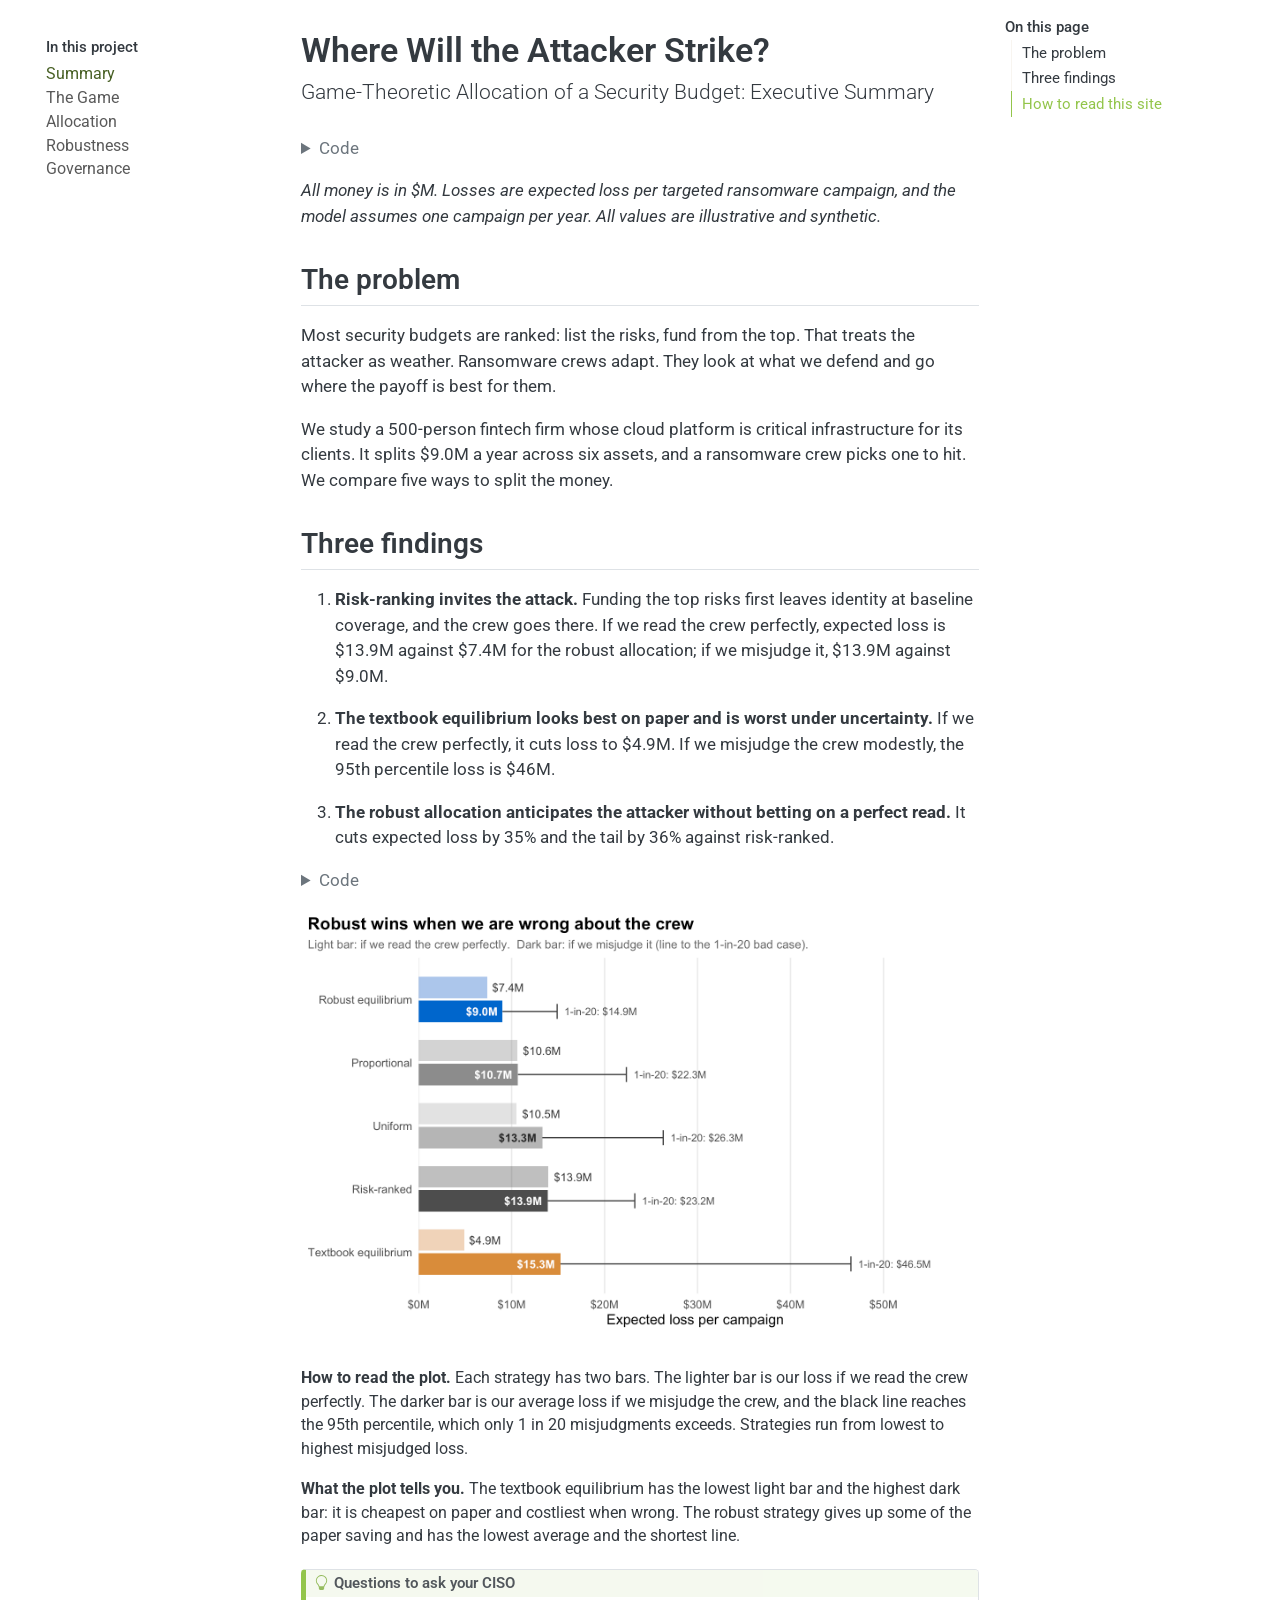
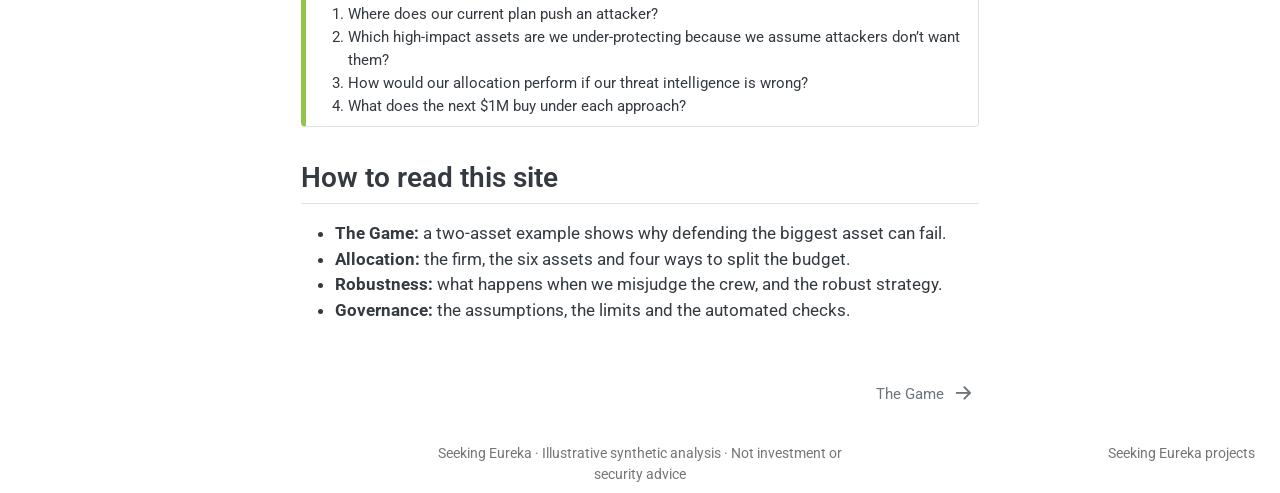
==== commit 341be78f: "Perplexity feedback changes" ====
--- a/docs/index.html
+++ b/docs/index.html
@@ -193,6 +193,15 @@
 </header>
 
 
+<div class="cell">
+<details class="code-fold">
+<summary>Code</summary>
+<div class="code-copy-outer-scaffold"><div class="sourceCode cell-code" id="cb1"><pre class="sourceCode r code-with-copy"><code class="sourceCode r"><span id="cb1-1"><a href="#cb1-1" aria-hidden="true" tabindex="-1"></a>rr  <span class="ot">&lt;-</span> base <span class="sc">|&gt;</span> <span class="fu">filter</span>(strategy <span class="sc">==</span> <span class="st">"risk_ranked"</span>)</span>
+<span id="cb1-2"><a href="#cb1-2" aria-hidden="true" tabindex="-1"></a>rb  <span class="ot">&lt;-</span> base <span class="sc">|&gt;</span> <span class="fu">filter</span>(strategy <span class="sc">==</span> <span class="st">"robust"</span>)</span>
+<span id="cb1-3"><a href="#cb1-3" aria-hidden="true" tabindex="-1"></a>rrm <span class="ot">&lt;-</span> ms   <span class="sc">|&gt;</span> <span class="fu">filter</span>(strategy <span class="sc">==</span> <span class="st">"risk_ranked"</span>)</span>
+<span id="cb1-4"><a href="#cb1-4" aria-hidden="true" tabindex="-1"></a>rbm <span class="ot">&lt;-</span> ms   <span class="sc">|&gt;</span> <span class="fu">filter</span>(strategy <span class="sc">==</span> <span class="st">"robust"</span>)</span></code></pre></div><button title="Copy to Clipboard" class="code-copy-button"><i class="bi"></i></button></div>
+</details>
+</div>
 <p><em>All money is in $M. Losses are expected loss per targeted ransomware campaign, and the model assumes one campaign per year. All values are illustrative and synthetic.</em></p>
 <section id="the-problem" class="level2">
 <h2 class="anchored" data-anchor-id="the-problem">The problem</h2>
@@ -202,51 +211,58 @@
 <section id="three-findings" class="level2">
 <h2 class="anchored" data-anchor-id="three-findings">Three findings</h2>
 <ol type="1">
-<li><strong>Risk-ranking invites the attack.</strong> Funding the top risks first leaves identity at baseline coverage, and the crew goes there. Expected loss is $14M, against $9M for the robust allocation.</li>
-<li><strong>The textbook equilibrium looks best on paper and is worst under uncertainty.</strong> If we read the crew perfectly, it cuts loss to $4.9M. If we misjudge the crew modestly, the 95th percentile loss is $46M.</li>
-<li><strong>The robust allocation anticipates the attacker without betting on a perfect read.</strong> It cuts expected loss by 35% and the tail by 36% against risk-ranked.</li>
+<li><p><strong>Risk-ranking invites the attack.</strong> Funding the top risks first leaves identity at baseline coverage, and the crew goes there. If we read the crew perfectly, expected loss is $13.9M against $7.4M for the robust allocation; if we misjudge it, $13.9M against $9.0M.</p></li>
+<li><p><strong>The textbook equilibrium looks best on paper and is worst under uncertainty.</strong> If we read the crew perfectly, it cuts loss to $4.9M. If we misjudge the crew modestly, the 95th percentile loss is $46M.</p></li>
+<li><p><strong>The robust allocation anticipates the attacker without betting on a perfect read.</strong> It cuts expected loss by 35% and the tail by 36% against risk-ranked.</p></li>
 </ol>
 <div class="cell">
 <details class="code-fold">
 <summary>Code</summary>
-<div class="code-copy-outer-scaffold"><div class="sourceCode cell-code" id="cb1"><pre class="sourceCode r code-with-copy"><code class="sourceCode r"><span id="cb1-1"><a href="#cb1-1" aria-hidden="true" tabindex="-1"></a>ord <span class="ot">&lt;-</span> ms <span class="sc">|&gt;</span> <span class="fu">arrange</span>(mean) <span class="sc">|&gt;</span> <span class="fu">pull</span>(strategy)</span>
-<span id="cb1-2"><a href="#cb1-2" aria-hidden="true" tabindex="-1"></a>d <span class="ot">&lt;-</span> ms <span class="sc">|&gt;</span></span>
-<span id="cb1-3"><a href="#cb1-3" aria-hidden="true" tabindex="-1"></a>  <span class="fu">select</span>(strategy, mean, p95) <span class="sc">|&gt;</span></span>
-<span id="cb1-4"><a href="#cb1-4" aria-hidden="true" tabindex="-1"></a>  <span class="fu">left_join</span>(base <span class="sc">|&gt;</span> <span class="fu">select</span>(strategy, loss_rational), <span class="at">by =</span> <span class="st">"strategy"</span>) <span class="sc">|&gt;</span></span>
-<span id="cb1-5"><a href="#cb1-5" aria-hidden="true" tabindex="-1"></a>  tidyr<span class="sc">::</span><span class="fu">pivot_longer</span>(<span class="fu">c</span>(loss_rational, mean), <span class="at">names_to =</span> <span class="st">"case"</span>, <span class="at">values_to =</span> <span class="st">"loss"</span>) <span class="sc">|&gt;</span></span>
-<span id="cb1-6"><a href="#cb1-6" aria-hidden="true" tabindex="-1"></a>  <span class="fu">mutate</span>(</span>
-<span id="cb1-7"><a href="#cb1-7" aria-hidden="true" tabindex="-1"></a>    <span class="at">case =</span> <span class="fu">factor</span>(case, <span class="at">levels =</span> <span class="fu">c</span>(<span class="st">"mean"</span>, <span class="st">"loss_rational"</span>),</span>
-<span id="cb1-8"><a href="#cb1-8" aria-hidden="true" tabindex="-1"></a>                  <span class="at">labels =</span> <span class="fu">c</span>(<span class="st">"If we misjudge the crew"</span>, <span class="st">"If we read the crew perfectly"</span>)),</span>
-<span id="cb1-9"><a href="#cb1-9" aria-hidden="true" tabindex="-1"></a>    <span class="at">strategy =</span> <span class="fu">factor</span>(strategy, <span class="at">levels =</span> <span class="fu">rev</span>(ord)),</span>
-<span id="cb1-10"><a href="#cb1-10" aria-hidden="true" tabindex="-1"></a>    <span class="at">p95 =</span> <span class="fu">ifelse</span>(case <span class="sc">==</span> <span class="st">"If we misjudge the crew"</span>, p95, <span class="cn">NA_real_</span>),</span>
-<span id="cb1-11"><a href="#cb1-11" aria-hidden="true" tabindex="-1"></a>    <span class="at">lab =</span> <span class="fu">ifelse</span>(strategy <span class="sc">==</span> <span class="st">"robust"</span>, <span class="st">"Robust"</span>, <span class="st">""</span>)</span>
-<span id="cb1-12"><a href="#cb1-12" aria-hidden="true" tabindex="-1"></a>  )</span>
-<span id="cb1-13"><a href="#cb1-13" aria-hidden="true" tabindex="-1"></a><span class="fu">ggplot</span>(d, <span class="fu">aes</span>(loss, strategy, <span class="at">fill =</span> strategy, <span class="at">alpha =</span> case, <span class="at">group =</span> case)) <span class="sc">+</span></span>
-<span id="cb1-14"><a href="#cb1-14" aria-hidden="true" tabindex="-1"></a>  <span class="fu">geom_col</span>(<span class="at">position =</span> <span class="fu">position_dodge</span>(<span class="at">width =</span> <span class="fl">0.8</span>), <span class="at">width =</span> <span class="fl">0.75</span>) <span class="sc">+</span></span>
-<span id="cb1-15"><a href="#cb1-15" aria-hidden="true" tabindex="-1"></a>  <span class="fu">geom_errorbar</span>(</span>
-<span id="cb1-16"><a href="#cb1-16" aria-hidden="true" tabindex="-1"></a>    <span class="fu">aes</span>(<span class="at">xmin =</span> loss, <span class="at">xmax =</span> p95), <span class="at">width =</span> <span class="fl">0.25</span>, <span class="at">alpha =</span> <span class="dv">1</span>, <span class="at">color =</span> <span class="st">"black"</span>,</span>
-<span id="cb1-17"><a href="#cb1-17" aria-hidden="true" tabindex="-1"></a>    <span class="at">position =</span> <span class="fu">position_dodge</span>(<span class="at">width =</span> <span class="fl">0.8</span>), <span class="at">na.rm =</span> <span class="cn">TRUE</span></span>
-<span id="cb1-18"><a href="#cb1-18" aria-hidden="true" tabindex="-1"></a>  ) <span class="sc">+</span></span>
-<span id="cb1-19"><a href="#cb1-19" aria-hidden="true" tabindex="-1"></a>  <span class="fu">geom_text</span>(<span class="fu">aes</span>(<span class="at">x =</span> <span class="fu">ifelse</span>(<span class="fu">is.na</span>(p95), loss, p95), <span class="at">label =</span> <span class="fu">fmt_m</span>(loss)),</span>
-<span id="cb1-20"><a href="#cb1-20" aria-hidden="true" tabindex="-1"></a>            <span class="at">position =</span> <span class="fu">position_dodge</span>(<span class="at">width =</span> <span class="fl">0.8</span>), <span class="at">hjust =</span> <span class="sc">-</span><span class="fl">0.15</span>, <span class="at">size =</span> <span class="fl">3.4</span>,</span>
-<span id="cb1-21"><a href="#cb1-21" aria-hidden="true" tabindex="-1"></a>            <span class="at">color =</span> <span class="st">"black"</span>, <span class="at">alpha =</span> <span class="dv">1</span>) <span class="sc">+</span></span>
-<span id="cb1-22"><a href="#cb1-22" aria-hidden="true" tabindex="-1"></a>  <span class="fu">scale_fill_manual</span>(<span class="at">values =</span> STRAT_COLS, <span class="at">guide =</span> <span class="st">"none"</span>) <span class="sc">+</span></span>
-<span id="cb1-23"><a href="#cb1-23" aria-hidden="true" tabindex="-1"></a>  <span class="fu">scale_alpha_manual</span>(<span class="at">values =</span> <span class="fu">c</span>(<span class="st">"If we misjudge the crew"</span> <span class="ot">=</span> <span class="dv">1</span>, <span class="st">"If we read the crew perfectly"</span> <span class="ot">=</span> <span class="fl">0.45</span>), <span class="at">name =</span> <span class="cn">NULL</span>,</span>
-<span id="cb1-24"><a href="#cb1-24" aria-hidden="true" tabindex="-1"></a>                     <span class="at">guide =</span> <span class="fu">guide_legend</span>(<span class="at">override.aes =</span> <span class="fu">list</span>(<span class="at">fill =</span> <span class="st">"gray30"</span>), <span class="at">reverse =</span> <span class="cn">TRUE</span>)) <span class="sc">+</span></span>
-<span id="cb1-25"><a href="#cb1-25" aria-hidden="true" tabindex="-1"></a>  <span class="fu">scale_y_discrete</span>(<span class="at">labels =</span> STRAT_LABELS) <span class="sc">+</span></span>
-<span id="cb1-26"><a href="#cb1-26" aria-hidden="true" tabindex="-1"></a>  <span class="fu">scale_x_continuous</span>(<span class="at">labels =</span> scales<span class="sc">::</span><span class="fu">label_dollar</span>(<span class="at">suffix =</span> <span class="st">"M"</span>), <span class="at">expand =</span> <span class="fu">expansion</span>(<span class="at">mult =</span> <span class="fu">c</span>(<span class="dv">0</span>, <span class="fl">0.1</span>))) <span class="sc">+</span></span>
-<span id="cb1-27"><a href="#cb1-27" aria-hidden="true" tabindex="-1"></a>  <span class="fu">labs</span>(<span class="at">x =</span> <span class="st">"Expected loss per campaign"</span>, <span class="at">y =</span> <span class="cn">NULL</span>,</span>
-<span id="cb1-28"><a href="#cb1-28" aria-hidden="true" tabindex="-1"></a>       <span class="at">title =</span> <span class="st">"Robust wins when we are wrong about the crew"</span>)</span></code></pre></div><button title="Copy to Clipboard" class="code-copy-button"><i class="bi"></i></button></div>
+<div class="code-copy-outer-scaffold"><div class="sourceCode cell-code" id="cb2"><pre class="sourceCode r code-with-copy"><code class="sourceCode r"><span id="cb2-1"><a href="#cb2-1" aria-hidden="true" tabindex="-1"></a><span class="co">#| label: fig-hero</span></span>
+<span id="cb2-2"><a href="#cb2-2" aria-hidden="true" tabindex="-1"></a><span class="co">#| fig-cap: "Expected loss per campaign by strategy, if we read the crew perfectly and if we misjudge it. The line runs to the 1-in-20 bad case."</span></span>
+<span id="cb2-3"><a href="#cb2-3" aria-hidden="true" tabindex="-1"></a><span class="co">#| fig-alt: "Paired horizontal bars for five strategies, ordered by loss under misjudgment. Robust has the lowest misjudged loss at 9.0 million dollars with a 1-in-20 bad case of 14.9 million. The textbook equilibrium has the lowest loss if read perfectly, 4.9 million, but the highest under misjudgment, 15.3 million, with a 1-in-20 bad case of 46.5 million."</span></span>
+<span id="cb2-4"><a href="#cb2-4" aria-hidden="true" tabindex="-1"></a><span class="co">#| fig-height: 5</span></span>
+<span id="cb2-5"><a href="#cb2-5" aria-hidden="true" tabindex="-1"></a>ord <span class="ot">&lt;-</span> ms <span class="sc">|&gt;</span> <span class="fu">arrange</span>(mean) <span class="sc">|&gt;</span> <span class="fu">pull</span>(strategy)</span>
+<span id="cb2-6"><a href="#cb2-6" aria-hidden="true" tabindex="-1"></a>d <span class="ot">&lt;-</span> ms <span class="sc">|&gt;</span></span>
+<span id="cb2-7"><a href="#cb2-7" aria-hidden="true" tabindex="-1"></a>  <span class="fu">select</span>(strategy, mean, p95) <span class="sc">|&gt;</span></span>
+<span id="cb2-8"><a href="#cb2-8" aria-hidden="true" tabindex="-1"></a>  <span class="fu">left_join</span>(base <span class="sc">|&gt;</span> <span class="fu">select</span>(strategy, loss_rational), <span class="at">by =</span> <span class="st">"strategy"</span>) <span class="sc">|&gt;</span></span>
+<span id="cb2-9"><a href="#cb2-9" aria-hidden="true" tabindex="-1"></a>  <span class="fu">mutate</span>(<span class="at">y =</span> <span class="fu">match</span>(strategy, <span class="fu">rev</span>(ord)))            <span class="co"># numeric row position, best on top</span></span>
+<span id="cb2-10"><a href="#cb2-10" aria-hidden="true" tabindex="-1"></a>bar_h <span class="ot">&lt;-</span> <span class="fl">0.34</span></span>
+<span id="cb2-11"><a href="#cb2-11" aria-hidden="true" tabindex="-1"></a><span class="fu">ggplot</span>(d) <span class="sc">+</span></span>
+<span id="cb2-12"><a href="#cb2-12" aria-hidden="true" tabindex="-1"></a>  <span class="co"># light bar: crew read perfectly (upper half of each row)</span></span>
+<span id="cb2-13"><a href="#cb2-13" aria-hidden="true" tabindex="-1"></a>  <span class="fu">geom_rect</span>(<span class="fu">aes</span>(<span class="at">xmin =</span> <span class="dv">0</span>, <span class="at">xmax =</span> loss_rational, <span class="at">ymin =</span> y <span class="sc">+</span> <span class="fl">0.02</span>, <span class="at">ymax =</span> y <span class="sc">+</span> <span class="fl">0.02</span> <span class="sc">+</span> bar_h,</span>
+<span id="cb2-14"><a href="#cb2-14" aria-hidden="true" tabindex="-1"></a>                <span class="at">fill =</span> strategy), <span class="at">alpha =</span> <span class="fl">0.4</span>) <span class="sc">+</span></span>
+<span id="cb2-15"><a href="#cb2-15" aria-hidden="true" tabindex="-1"></a>  <span class="co"># dark bar: crew misjudged (lower half of each row)</span></span>
+<span id="cb2-16"><a href="#cb2-16" aria-hidden="true" tabindex="-1"></a>  <span class="fu">geom_rect</span>(<span class="fu">aes</span>(<span class="at">xmin =</span> <span class="dv">0</span>, <span class="at">xmax =</span> mean, <span class="at">ymin =</span> y <span class="sc">-</span> <span class="fl">0.02</span> <span class="sc">-</span> bar_h, <span class="at">ymax =</span> y <span class="sc">-</span> <span class="fl">0.02</span>,</span>
+<span id="cb2-17"><a href="#cb2-17" aria-hidden="true" tabindex="-1"></a>                <span class="at">fill =</span> strategy)) <span class="sc">+</span></span>
+<span id="cb2-18"><a href="#cb2-18" aria-hidden="true" tabindex="-1"></a>  <span class="co"># whisker from the misjudged mean to the 95th percentile</span></span>
+<span id="cb2-19"><a href="#cb2-19" aria-hidden="true" tabindex="-1"></a>  <span class="fu">geom_segment</span>(<span class="fu">aes</span>(<span class="at">x =</span> mean, <span class="at">xend =</span> p95, <span class="at">y =</span> y <span class="sc">-</span> <span class="fl">0.02</span> <span class="sc">-</span> bar_h <span class="sc">/</span> <span class="dv">2</span>, <span class="at">yend =</span> y <span class="sc">-</span> <span class="fl">0.02</span> <span class="sc">-</span> bar_h <span class="sc">/</span> <span class="dv">2</span>),</span>
+<span id="cb2-20"><a href="#cb2-20" aria-hidden="true" tabindex="-1"></a>               <span class="at">color =</span> <span class="st">"gray25"</span>, <span class="at">linewidth =</span> <span class="fl">0.5</span>) <span class="sc">+</span></span>
+<span id="cb2-21"><a href="#cb2-21" aria-hidden="true" tabindex="-1"></a>  <span class="fu">geom_segment</span>(<span class="fu">aes</span>(<span class="at">x =</span> p95, <span class="at">xend =</span> p95, <span class="at">y =</span> y <span class="sc">-</span> <span class="fl">0.02</span> <span class="sc">-</span> bar_h <span class="sc">*</span> <span class="fl">0.85</span>, <span class="at">yend =</span> y <span class="sc">-</span> <span class="fl">0.02</span> <span class="sc">-</span> bar_h <span class="sc">*</span> <span class="fl">0.15</span>),</span>
+<span id="cb2-22"><a href="#cb2-22" aria-hidden="true" tabindex="-1"></a>               <span class="at">color =</span> <span class="st">"gray25"</span>, <span class="at">linewidth =</span> <span class="fl">0.5</span>) <span class="sc">+</span></span>
+<span id="cb2-23"><a href="#cb2-23" aria-hidden="true" tabindex="-1"></a>  <span class="co"># labels</span></span>
+<span id="cb2-24"><a href="#cb2-24" aria-hidden="true" tabindex="-1"></a>  <span class="fu">geom_text</span>(<span class="fu">aes</span>(<span class="at">x =</span> loss_rational, <span class="at">y =</span> y <span class="sc">+</span> <span class="fl">0.02</span> <span class="sc">+</span> bar_h <span class="sc">/</span> <span class="dv">2</span>, <span class="at">label =</span> <span class="fu">fmt_m</span>(loss_rational)),</span>
+<span id="cb2-25"><a href="#cb2-25" aria-hidden="true" tabindex="-1"></a>            <span class="at">hjust =</span> <span class="sc">-</span><span class="fl">0.15</span>, <span class="at">size =</span> <span class="fl">3.4</span>, <span class="at">color =</span> <span class="st">"gray20"</span>) <span class="sc">+</span></span>
+<span id="cb2-26"><a href="#cb2-26" aria-hidden="true" tabindex="-1"></a>  <span class="fu">geom_text</span>(<span class="fu">aes</span>(<span class="at">x =</span> mean, <span class="at">y =</span> y <span class="sc">-</span> <span class="fl">0.02</span> <span class="sc">-</span> bar_h <span class="sc">/</span> <span class="dv">2</span>, <span class="at">label =</span> <span class="fu">fmt_m</span>(mean),</span>
+<span id="cb2-27"><a href="#cb2-27" aria-hidden="true" tabindex="-1"></a>                <span class="at">color =</span> strategy <span class="sc">==</span> <span class="st">"uniform"</span>),               <span class="co"># dark text on the pale bar</span></span>
+<span id="cb2-28"><a href="#cb2-28" aria-hidden="true" tabindex="-1"></a>            <span class="at">hjust =</span> <span class="fl">1.15</span>, <span class="at">size =</span> <span class="fl">3.4</span>, <span class="at">fontface =</span> <span class="st">"bold"</span>) <span class="sc">+</span></span>
+<span id="cb2-29"><a href="#cb2-29" aria-hidden="true" tabindex="-1"></a>  <span class="fu">scale_color_manual</span>(<span class="at">values =</span> <span class="fu">c</span>(<span class="st">`</span><span class="at">TRUE</span><span class="st">`</span> <span class="ot">=</span> <span class="st">"gray15"</span>, <span class="st">`</span><span class="at">FALSE</span><span class="st">`</span> <span class="ot">=</span> <span class="st">"white"</span>), <span class="at">guide =</span> <span class="st">"none"</span>) <span class="sc">+</span></span>
+<span id="cb2-30"><a href="#cb2-30" aria-hidden="true" tabindex="-1"></a>  <span class="fu">geom_text</span>(<span class="fu">aes</span>(<span class="at">x =</span> p95, <span class="at">y =</span> y <span class="sc">-</span> <span class="fl">0.02</span> <span class="sc">-</span> bar_h <span class="sc">/</span> <span class="dv">2</span>, <span class="at">label =</span> <span class="fu">paste0</span>(<span class="st">"1-in-20: "</span>, <span class="fu">fmt_m</span>(p95))),</span>
+<span id="cb2-31"><a href="#cb2-31" aria-hidden="true" tabindex="-1"></a>            <span class="at">hjust =</span> <span class="sc">-</span><span class="fl">0.1</span>, <span class="at">size =</span> <span class="fl">3.1</span>, <span class="at">color =</span> <span class="st">"gray30"</span>) <span class="sc">+</span></span>
+<span id="cb2-32"><a href="#cb2-32" aria-hidden="true" tabindex="-1"></a>  <span class="fu">scale_fill_manual</span>(<span class="at">values =</span> STRAT_COLS, <span class="at">guide =</span> <span class="st">"none"</span>) <span class="sc">+</span></span>
+<span id="cb2-33"><a href="#cb2-33" aria-hidden="true" tabindex="-1"></a>  <span class="fu">scale_y_continuous</span>(<span class="at">breaks =</span> d<span class="sc">$</span>y, <span class="at">labels =</span> STRAT_LABELS[d<span class="sc">$</span>strategy], <span class="at">expand =</span> <span class="fu">expansion</span>(<span class="at">add =</span> <span class="fl">0.3</span>)) <span class="sc">+</span></span>
+<span id="cb2-34"><a href="#cb2-34" aria-hidden="true" tabindex="-1"></a>  <span class="fu">scale_x_continuous</span>(<span class="at">labels =</span> scales<span class="sc">::</span><span class="fu">label_dollar</span>(<span class="at">suffix =</span> <span class="st">"M"</span>),</span>
+<span id="cb2-35"><a href="#cb2-35" aria-hidden="true" tabindex="-1"></a>                     <span class="at">limits =</span> <span class="fu">c</span>(<span class="dv">0</span>, <span class="fu">max</span>(d<span class="sc">$</span>p95) <span class="sc">*</span> <span class="fl">1.28</span>), <span class="at">expand =</span> <span class="fu">expansion</span>(<span class="at">mult =</span> <span class="fu">c</span>(<span class="dv">0</span>, <span class="dv">0</span>))) <span class="sc">+</span></span>
+<span id="cb2-36"><a href="#cb2-36" aria-hidden="true" tabindex="-1"></a>  <span class="fu">labs</span>(<span class="at">x =</span> <span class="st">"Expected loss per campaign"</span>, <span class="at">y =</span> <span class="cn">NULL</span>,</span>
+<span id="cb2-37"><a href="#cb2-37" aria-hidden="true" tabindex="-1"></a>       <span class="at">title =</span> <span class="st">"Robust wins when we are wrong about the crew"</span>,</span>
+<span id="cb2-38"><a href="#cb2-38" aria-hidden="true" tabindex="-1"></a>       <span class="at">subtitle =</span> <span class="st">"Light bar: if we read the crew perfectly.  Dark bar: if we misjudge it (line to the 1-in-20 bad case)."</span>) <span class="sc">+</span></span>
+<span id="cb2-39"><a href="#cb2-39" aria-hidden="true" tabindex="-1"></a>  <span class="fu">theme</span>(<span class="at">panel.grid.major.y =</span> <span class="fu">element_blank</span>(), <span class="at">panel.grid.minor =</span> <span class="fu">element_blank</span>(),</span>
+<span id="cb2-40"><a href="#cb2-40" aria-hidden="true" tabindex="-1"></a>        <span class="at">plot.subtitle =</span> <span class="fu">element_text</span>(<span class="at">size =</span> <span class="dv">10</span>))</span></code></pre></div><button title="Copy to Clipboard" class="code-copy-button"><i class="bi"></i></button></div>
 </details>
 <div class="cell-output-display">
-<div id="fig-hero" class="quarto-float quarto-figure quarto-figure-center anchored" alt="Horizontal paired bars for five strategies, ordered by loss under misjudgment. The robust strategy has the lowest misjudged loss at about 9 million dollars. The textbook equilibrium has the lowest loss under perfect reading, 4.9 million, but the highest under misjudgment with a 95th percentile of 46 million.">
-<figure class="quarto-float quarto-float-fig figure">
-<div aria-describedby="fig-hero-caption-0ceaefa1-69ba-4598-a22c-09a6ac19f8ca">
-<a href="index_files/figure-html/fig-hero-1.png" class="lightbox" data-gallery="quarto-lightbox-gallery-1" title="Figure&nbsp;1: Expected loss if we read the crew perfectly and if we misjudge it, by strategy. Whiskers show the 95th percentile."><img src="index_files/figure-html/fig-hero-1.png" class="img-fluid figure-img" alt="Horizontal paired bars for five strategies, ordered by loss under misjudgment. The robust strategy has the lowest misjudged loss at about 9 million dollars. The textbook equilibrium has the lowest loss under perfect reading, 4.9 million, but the highest under misjudgment with a 95th percentile of 46 million." width="768"></a>
-</div>
-<figcaption class="quarto-float-caption-bottom quarto-float-caption quarto-float-fig" id="fig-hero-caption-0ceaefa1-69ba-4598-a22c-09a6ac19f8ca">
-Figure&nbsp;1: Expected loss if we read the crew perfectly and if we misjudge it, by strategy. Whiskers show the 95th percentile.
-</figcaption>
+<div>
+<figure class="figure">
+<p><a href="index_files/figure-html/unnamed-chunk-2-1.png" class="lightbox" data-gallery="quarto-lightbox-gallery-1"><img src="index_files/figure-html/unnamed-chunk-2-1.png" class="img-fluid figure-img" width="768"></a></p>
 </figure>
 </div>
 </div>
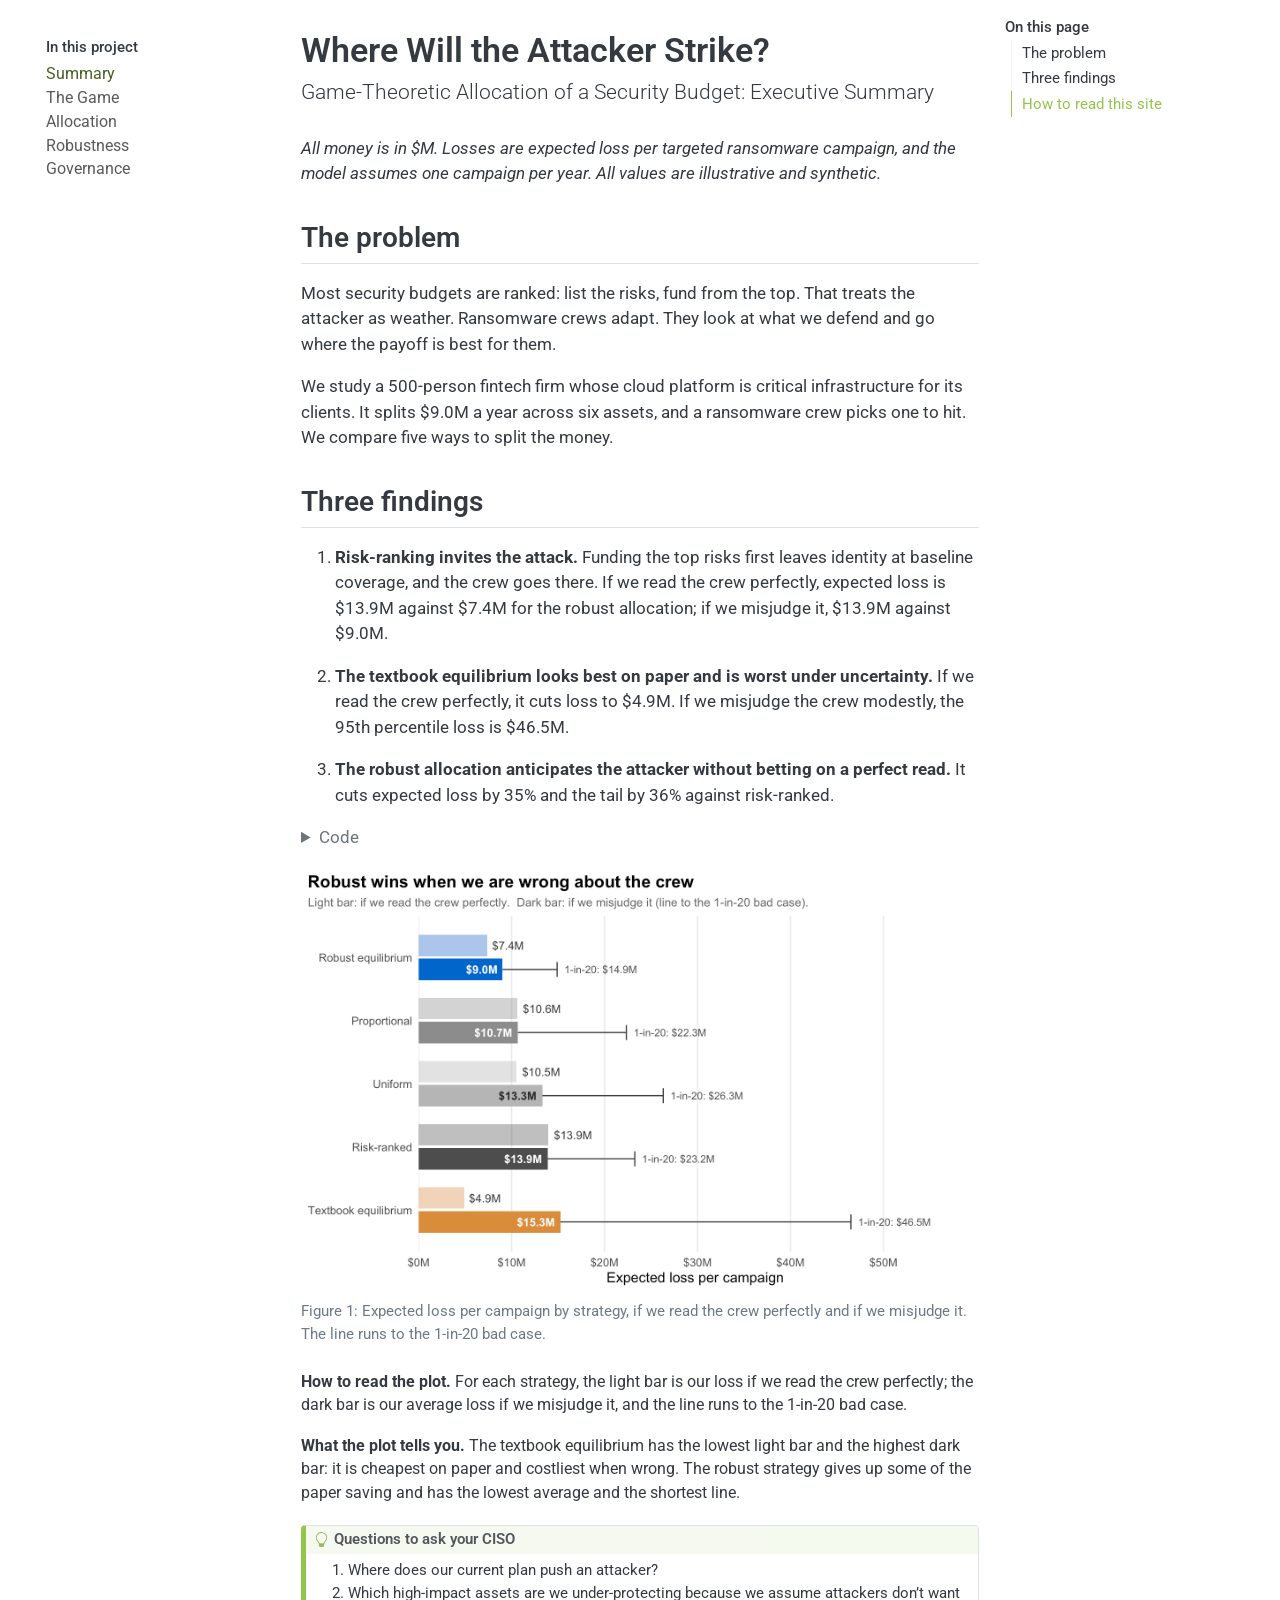
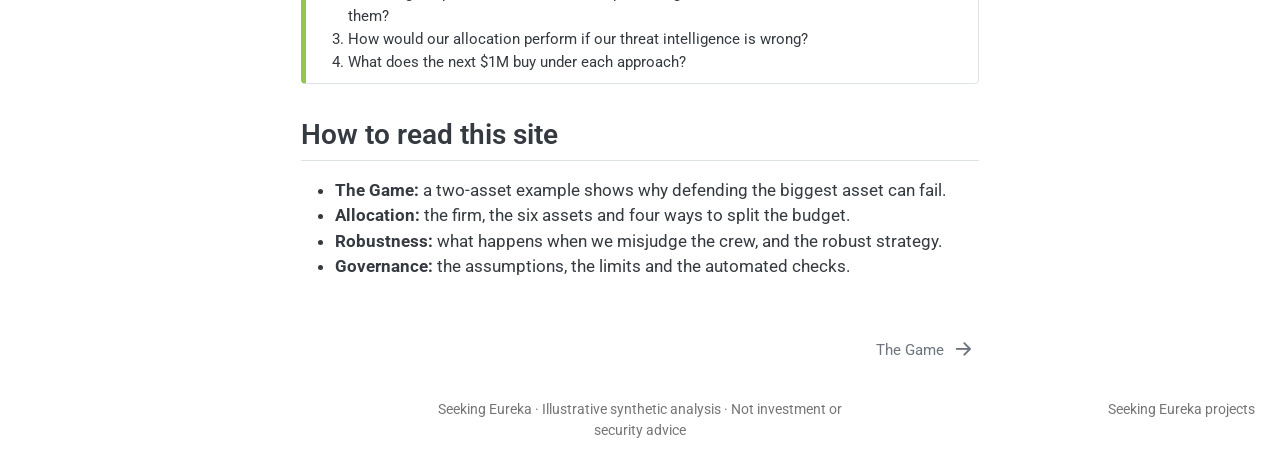
==== commit d2f6f30b: "More feedback changes" ====
--- a/docs/index.html
+++ b/docs/index.html
@@ -193,15 +193,6 @@
 </header>
 
 
-<div class="cell">
-<details class="code-fold">
-<summary>Code</summary>
-<div class="code-copy-outer-scaffold"><div class="sourceCode cell-code" id="cb1"><pre class="sourceCode r code-with-copy"><code class="sourceCode r"><span id="cb1-1"><a href="#cb1-1" aria-hidden="true" tabindex="-1"></a>rr  <span class="ot">&lt;-</span> base <span class="sc">|&gt;</span> <span class="fu">filter</span>(strategy <span class="sc">==</span> <span class="st">"risk_ranked"</span>)</span>
-<span id="cb1-2"><a href="#cb1-2" aria-hidden="true" tabindex="-1"></a>rb  <span class="ot">&lt;-</span> base <span class="sc">|&gt;</span> <span class="fu">filter</span>(strategy <span class="sc">==</span> <span class="st">"robust"</span>)</span>
-<span id="cb1-3"><a href="#cb1-3" aria-hidden="true" tabindex="-1"></a>rrm <span class="ot">&lt;-</span> ms   <span class="sc">|&gt;</span> <span class="fu">filter</span>(strategy <span class="sc">==</span> <span class="st">"risk_ranked"</span>)</span>
-<span id="cb1-4"><a href="#cb1-4" aria-hidden="true" tabindex="-1"></a>rbm <span class="ot">&lt;-</span> ms   <span class="sc">|&gt;</span> <span class="fu">filter</span>(strategy <span class="sc">==</span> <span class="st">"robust"</span>)</span></code></pre></div><button title="Copy to Clipboard" class="code-copy-button"><i class="bi"></i></button></div>
-</details>
-</div>
 <p><em>All money is in $M. Losses are expected loss per targeted ransomware campaign, and the model assumes one campaign per year. All values are illustrative and synthetic.</em></p>
 <section id="the-problem" class="level2">
 <h2 class="anchored" data-anchor-id="the-problem">The problem</h2>
@@ -212,63 +203,64 @@
 <h2 class="anchored" data-anchor-id="three-findings">Three findings</h2>
 <ol type="1">
 <li><p><strong>Risk-ranking invites the attack.</strong> Funding the top risks first leaves identity at baseline coverage, and the crew goes there. If we read the crew perfectly, expected loss is $13.9M against $7.4M for the robust allocation; if we misjudge it, $13.9M against $9.0M.</p></li>
-<li><p><strong>The textbook equilibrium looks best on paper and is worst under uncertainty.</strong> If we read the crew perfectly, it cuts loss to $4.9M. If we misjudge the crew modestly, the 95th percentile loss is $46M.</p></li>
+<li><p><strong>The textbook equilibrium looks best on paper and is worst under uncertainty.</strong> If we read the crew perfectly, it cuts loss to $4.9M. If we misjudge the crew modestly, the 95th percentile loss is $46.5M.</p></li>
 <li><p><strong>The robust allocation anticipates the attacker without betting on a perfect read.</strong> It cuts expected loss by 35% and the tail by 36% against risk-ranked.</p></li>
 </ol>
 <div class="cell">
 <details class="code-fold">
 <summary>Code</summary>
-<div class="code-copy-outer-scaffold"><div class="sourceCode cell-code" id="cb2"><pre class="sourceCode r code-with-copy"><code class="sourceCode r"><span id="cb2-1"><a href="#cb2-1" aria-hidden="true" tabindex="-1"></a><span class="co">#| label: fig-hero</span></span>
-<span id="cb2-2"><a href="#cb2-2" aria-hidden="true" tabindex="-1"></a><span class="co">#| fig-cap: "Expected loss per campaign by strategy, if we read the crew perfectly and if we misjudge it. The line runs to the 1-in-20 bad case."</span></span>
-<span id="cb2-3"><a href="#cb2-3" aria-hidden="true" tabindex="-1"></a><span class="co">#| fig-alt: "Paired horizontal bars for five strategies, ordered by loss under misjudgment. Robust has the lowest misjudged loss at 9.0 million dollars with a 1-in-20 bad case of 14.9 million. The textbook equilibrium has the lowest loss if read perfectly, 4.9 million, but the highest under misjudgment, 15.3 million, with a 1-in-20 bad case of 46.5 million."</span></span>
-<span id="cb2-4"><a href="#cb2-4" aria-hidden="true" tabindex="-1"></a><span class="co">#| fig-height: 5</span></span>
-<span id="cb2-5"><a href="#cb2-5" aria-hidden="true" tabindex="-1"></a>ord <span class="ot">&lt;-</span> ms <span class="sc">|&gt;</span> <span class="fu">arrange</span>(mean) <span class="sc">|&gt;</span> <span class="fu">pull</span>(strategy)</span>
-<span id="cb2-6"><a href="#cb2-6" aria-hidden="true" tabindex="-1"></a>d <span class="ot">&lt;-</span> ms <span class="sc">|&gt;</span></span>
-<span id="cb2-7"><a href="#cb2-7" aria-hidden="true" tabindex="-1"></a>  <span class="fu">select</span>(strategy, mean, p95) <span class="sc">|&gt;</span></span>
-<span id="cb2-8"><a href="#cb2-8" aria-hidden="true" tabindex="-1"></a>  <span class="fu">left_join</span>(base <span class="sc">|&gt;</span> <span class="fu">select</span>(strategy, loss_rational), <span class="at">by =</span> <span class="st">"strategy"</span>) <span class="sc">|&gt;</span></span>
-<span id="cb2-9"><a href="#cb2-9" aria-hidden="true" tabindex="-1"></a>  <span class="fu">mutate</span>(<span class="at">y =</span> <span class="fu">match</span>(strategy, <span class="fu">rev</span>(ord)))            <span class="co"># numeric row position, best on top</span></span>
-<span id="cb2-10"><a href="#cb2-10" aria-hidden="true" tabindex="-1"></a>bar_h <span class="ot">&lt;-</span> <span class="fl">0.34</span></span>
-<span id="cb2-11"><a href="#cb2-11" aria-hidden="true" tabindex="-1"></a><span class="fu">ggplot</span>(d) <span class="sc">+</span></span>
-<span id="cb2-12"><a href="#cb2-12" aria-hidden="true" tabindex="-1"></a>  <span class="co"># light bar: crew read perfectly (upper half of each row)</span></span>
-<span id="cb2-13"><a href="#cb2-13" aria-hidden="true" tabindex="-1"></a>  <span class="fu">geom_rect</span>(<span class="fu">aes</span>(<span class="at">xmin =</span> <span class="dv">0</span>, <span class="at">xmax =</span> loss_rational, <span class="at">ymin =</span> y <span class="sc">+</span> <span class="fl">0.02</span>, <span class="at">ymax =</span> y <span class="sc">+</span> <span class="fl">0.02</span> <span class="sc">+</span> bar_h,</span>
-<span id="cb2-14"><a href="#cb2-14" aria-hidden="true" tabindex="-1"></a>                <span class="at">fill =</span> strategy), <span class="at">alpha =</span> <span class="fl">0.4</span>) <span class="sc">+</span></span>
-<span id="cb2-15"><a href="#cb2-15" aria-hidden="true" tabindex="-1"></a>  <span class="co"># dark bar: crew misjudged (lower half of each row)</span></span>
-<span id="cb2-16"><a href="#cb2-16" aria-hidden="true" tabindex="-1"></a>  <span class="fu">geom_rect</span>(<span class="fu">aes</span>(<span class="at">xmin =</span> <span class="dv">0</span>, <span class="at">xmax =</span> mean, <span class="at">ymin =</span> y <span class="sc">-</span> <span class="fl">0.02</span> <span class="sc">-</span> bar_h, <span class="at">ymax =</span> y <span class="sc">-</span> <span class="fl">0.02</span>,</span>
-<span id="cb2-17"><a href="#cb2-17" aria-hidden="true" tabindex="-1"></a>                <span class="at">fill =</span> strategy)) <span class="sc">+</span></span>
-<span id="cb2-18"><a href="#cb2-18" aria-hidden="true" tabindex="-1"></a>  <span class="co"># whisker from the misjudged mean to the 95th percentile</span></span>
-<span id="cb2-19"><a href="#cb2-19" aria-hidden="true" tabindex="-1"></a>  <span class="fu">geom_segment</span>(<span class="fu">aes</span>(<span class="at">x =</span> mean, <span class="at">xend =</span> p95, <span class="at">y =</span> y <span class="sc">-</span> <span class="fl">0.02</span> <span class="sc">-</span> bar_h <span class="sc">/</span> <span class="dv">2</span>, <span class="at">yend =</span> y <span class="sc">-</span> <span class="fl">0.02</span> <span class="sc">-</span> bar_h <span class="sc">/</span> <span class="dv">2</span>),</span>
-<span id="cb2-20"><a href="#cb2-20" aria-hidden="true" tabindex="-1"></a>               <span class="at">color =</span> <span class="st">"gray25"</span>, <span class="at">linewidth =</span> <span class="fl">0.5</span>) <span class="sc">+</span></span>
-<span id="cb2-21"><a href="#cb2-21" aria-hidden="true" tabindex="-1"></a>  <span class="fu">geom_segment</span>(<span class="fu">aes</span>(<span class="at">x =</span> p95, <span class="at">xend =</span> p95, <span class="at">y =</span> y <span class="sc">-</span> <span class="fl">0.02</span> <span class="sc">-</span> bar_h <span class="sc">*</span> <span class="fl">0.85</span>, <span class="at">yend =</span> y <span class="sc">-</span> <span class="fl">0.02</span> <span class="sc">-</span> bar_h <span class="sc">*</span> <span class="fl">0.15</span>),</span>
-<span id="cb2-22"><a href="#cb2-22" aria-hidden="true" tabindex="-1"></a>               <span class="at">color =</span> <span class="st">"gray25"</span>, <span class="at">linewidth =</span> <span class="fl">0.5</span>) <span class="sc">+</span></span>
-<span id="cb2-23"><a href="#cb2-23" aria-hidden="true" tabindex="-1"></a>  <span class="co"># labels</span></span>
-<span id="cb2-24"><a href="#cb2-24" aria-hidden="true" tabindex="-1"></a>  <span class="fu">geom_text</span>(<span class="fu">aes</span>(<span class="at">x =</span> loss_rational, <span class="at">y =</span> y <span class="sc">+</span> <span class="fl">0.02</span> <span class="sc">+</span> bar_h <span class="sc">/</span> <span class="dv">2</span>, <span class="at">label =</span> <span class="fu">fmt_m</span>(loss_rational)),</span>
-<span id="cb2-25"><a href="#cb2-25" aria-hidden="true" tabindex="-1"></a>            <span class="at">hjust =</span> <span class="sc">-</span><span class="fl">0.15</span>, <span class="at">size =</span> <span class="fl">3.4</span>, <span class="at">color =</span> <span class="st">"gray20"</span>) <span class="sc">+</span></span>
-<span id="cb2-26"><a href="#cb2-26" aria-hidden="true" tabindex="-1"></a>  <span class="fu">geom_text</span>(<span class="fu">aes</span>(<span class="at">x =</span> mean, <span class="at">y =</span> y <span class="sc">-</span> <span class="fl">0.02</span> <span class="sc">-</span> bar_h <span class="sc">/</span> <span class="dv">2</span>, <span class="at">label =</span> <span class="fu">fmt_m</span>(mean),</span>
-<span id="cb2-27"><a href="#cb2-27" aria-hidden="true" tabindex="-1"></a>                <span class="at">color =</span> strategy <span class="sc">==</span> <span class="st">"uniform"</span>),               <span class="co"># dark text on the pale bar</span></span>
-<span id="cb2-28"><a href="#cb2-28" aria-hidden="true" tabindex="-1"></a>            <span class="at">hjust =</span> <span class="fl">1.15</span>, <span class="at">size =</span> <span class="fl">3.4</span>, <span class="at">fontface =</span> <span class="st">"bold"</span>) <span class="sc">+</span></span>
-<span id="cb2-29"><a href="#cb2-29" aria-hidden="true" tabindex="-1"></a>  <span class="fu">scale_color_manual</span>(<span class="at">values =</span> <span class="fu">c</span>(<span class="st">`</span><span class="at">TRUE</span><span class="st">`</span> <span class="ot">=</span> <span class="st">"gray15"</span>, <span class="st">`</span><span class="at">FALSE</span><span class="st">`</span> <span class="ot">=</span> <span class="st">"white"</span>), <span class="at">guide =</span> <span class="st">"none"</span>) <span class="sc">+</span></span>
-<span id="cb2-30"><a href="#cb2-30" aria-hidden="true" tabindex="-1"></a>  <span class="fu">geom_text</span>(<span class="fu">aes</span>(<span class="at">x =</span> p95, <span class="at">y =</span> y <span class="sc">-</span> <span class="fl">0.02</span> <span class="sc">-</span> bar_h <span class="sc">/</span> <span class="dv">2</span>, <span class="at">label =</span> <span class="fu">paste0</span>(<span class="st">"1-in-20: "</span>, <span class="fu">fmt_m</span>(p95))),</span>
-<span id="cb2-31"><a href="#cb2-31" aria-hidden="true" tabindex="-1"></a>            <span class="at">hjust =</span> <span class="sc">-</span><span class="fl">0.1</span>, <span class="at">size =</span> <span class="fl">3.1</span>, <span class="at">color =</span> <span class="st">"gray30"</span>) <span class="sc">+</span></span>
-<span id="cb2-32"><a href="#cb2-32" aria-hidden="true" tabindex="-1"></a>  <span class="fu">scale_fill_manual</span>(<span class="at">values =</span> STRAT_COLS, <span class="at">guide =</span> <span class="st">"none"</span>) <span class="sc">+</span></span>
-<span id="cb2-33"><a href="#cb2-33" aria-hidden="true" tabindex="-1"></a>  <span class="fu">scale_y_continuous</span>(<span class="at">breaks =</span> d<span class="sc">$</span>y, <span class="at">labels =</span> STRAT_LABELS[d<span class="sc">$</span>strategy], <span class="at">expand =</span> <span class="fu">expansion</span>(<span class="at">add =</span> <span class="fl">0.3</span>)) <span class="sc">+</span></span>
-<span id="cb2-34"><a href="#cb2-34" aria-hidden="true" tabindex="-1"></a>  <span class="fu">scale_x_continuous</span>(<span class="at">labels =</span> scales<span class="sc">::</span><span class="fu">label_dollar</span>(<span class="at">suffix =</span> <span class="st">"M"</span>),</span>
-<span id="cb2-35"><a href="#cb2-35" aria-hidden="true" tabindex="-1"></a>                     <span class="at">limits =</span> <span class="fu">c</span>(<span class="dv">0</span>, <span class="fu">max</span>(d<span class="sc">$</span>p95) <span class="sc">*</span> <span class="fl">1.28</span>), <span class="at">expand =</span> <span class="fu">expansion</span>(<span class="at">mult =</span> <span class="fu">c</span>(<span class="dv">0</span>, <span class="dv">0</span>))) <span class="sc">+</span></span>
-<span id="cb2-36"><a href="#cb2-36" aria-hidden="true" tabindex="-1"></a>  <span class="fu">labs</span>(<span class="at">x =</span> <span class="st">"Expected loss per campaign"</span>, <span class="at">y =</span> <span class="cn">NULL</span>,</span>
-<span id="cb2-37"><a href="#cb2-37" aria-hidden="true" tabindex="-1"></a>       <span class="at">title =</span> <span class="st">"Robust wins when we are wrong about the crew"</span>,</span>
-<span id="cb2-38"><a href="#cb2-38" aria-hidden="true" tabindex="-1"></a>       <span class="at">subtitle =</span> <span class="st">"Light bar: if we read the crew perfectly.  Dark bar: if we misjudge it (line to the 1-in-20 bad case)."</span>) <span class="sc">+</span></span>
-<span id="cb2-39"><a href="#cb2-39" aria-hidden="true" tabindex="-1"></a>  <span class="fu">theme</span>(<span class="at">panel.grid.major.y =</span> <span class="fu">element_blank</span>(), <span class="at">panel.grid.minor =</span> <span class="fu">element_blank</span>(),</span>
-<span id="cb2-40"><a href="#cb2-40" aria-hidden="true" tabindex="-1"></a>        <span class="at">plot.subtitle =</span> <span class="fu">element_text</span>(<span class="at">size =</span> <span class="dv">10</span>))</span></code></pre></div><button title="Copy to Clipboard" class="code-copy-button"><i class="bi"></i></button></div>
+<div class="code-copy-outer-scaffold"><div class="sourceCode cell-code" id="cb1"><pre class="sourceCode r code-with-copy"><code class="sourceCode r"><span id="cb1-1"><a href="#cb1-1" aria-hidden="true" tabindex="-1"></a>ord <span class="ot">&lt;-</span> ms <span class="sc">|&gt;</span> <span class="fu">arrange</span>(mean) <span class="sc">|&gt;</span> <span class="fu">pull</span>(strategy)</span>
+<span id="cb1-2"><a href="#cb1-2" aria-hidden="true" tabindex="-1"></a>d <span class="ot">&lt;-</span> ms <span class="sc">|&gt;</span></span>
+<span id="cb1-3"><a href="#cb1-3" aria-hidden="true" tabindex="-1"></a>  <span class="fu">select</span>(strategy, mean, p95) <span class="sc">|&gt;</span></span>
+<span id="cb1-4"><a href="#cb1-4" aria-hidden="true" tabindex="-1"></a>  <span class="fu">left_join</span>(base <span class="sc">|&gt;</span> <span class="fu">select</span>(strategy, loss_rational), <span class="at">by =</span> <span class="st">"strategy"</span>) <span class="sc">|&gt;</span></span>
+<span id="cb1-5"><a href="#cb1-5" aria-hidden="true" tabindex="-1"></a>  <span class="fu">mutate</span>(<span class="at">y =</span> <span class="fu">match</span>(strategy, <span class="fu">rev</span>(ord)))            <span class="co"># numeric row position, best on top</span></span>
+<span id="cb1-6"><a href="#cb1-6" aria-hidden="true" tabindex="-1"></a>bar_h <span class="ot">&lt;-</span> <span class="fl">0.34</span></span>
+<span id="cb1-7"><a href="#cb1-7" aria-hidden="true" tabindex="-1"></a><span class="fu">ggplot</span>(d) <span class="sc">+</span></span>
+<span id="cb1-8"><a href="#cb1-8" aria-hidden="true" tabindex="-1"></a>  <span class="co"># light bar: crew read perfectly (upper half of each row)</span></span>
+<span id="cb1-9"><a href="#cb1-9" aria-hidden="true" tabindex="-1"></a>  <span class="fu">geom_rect</span>(<span class="fu">aes</span>(<span class="at">xmin =</span> <span class="dv">0</span>, <span class="at">xmax =</span> loss_rational, <span class="at">ymin =</span> y <span class="sc">+</span> <span class="fl">0.02</span>, <span class="at">ymax =</span> y <span class="sc">+</span> <span class="fl">0.02</span> <span class="sc">+</span> bar_h,</span>
+<span id="cb1-10"><a href="#cb1-10" aria-hidden="true" tabindex="-1"></a>                <span class="at">fill =</span> strategy), <span class="at">alpha =</span> <span class="fl">0.4</span>) <span class="sc">+</span></span>
+<span id="cb1-11"><a href="#cb1-11" aria-hidden="true" tabindex="-1"></a>  <span class="co"># dark bar: crew misjudged (lower half of each row)</span></span>
+<span id="cb1-12"><a href="#cb1-12" aria-hidden="true" tabindex="-1"></a>  <span class="fu">geom_rect</span>(<span class="fu">aes</span>(<span class="at">xmin =</span> <span class="dv">0</span>, <span class="at">xmax =</span> mean, <span class="at">ymin =</span> y <span class="sc">-</span> <span class="fl">0.02</span> <span class="sc">-</span> bar_h, <span class="at">ymax =</span> y <span class="sc">-</span> <span class="fl">0.02</span>,</span>
+<span id="cb1-13"><a href="#cb1-13" aria-hidden="true" tabindex="-1"></a>                <span class="at">fill =</span> strategy)) <span class="sc">+</span></span>
+<span id="cb1-14"><a href="#cb1-14" aria-hidden="true" tabindex="-1"></a>  <span class="co"># whisker from the misjudged mean to the 95th percentile</span></span>
+<span id="cb1-15"><a href="#cb1-15" aria-hidden="true" tabindex="-1"></a>  <span class="fu">geom_segment</span>(<span class="fu">aes</span>(<span class="at">x =</span> mean, <span class="at">xend =</span> p95, <span class="at">y =</span> y <span class="sc">-</span> <span class="fl">0.02</span> <span class="sc">-</span> bar_h <span class="sc">/</span> <span class="dv">2</span>, <span class="at">yend =</span> y <span class="sc">-</span> <span class="fl">0.02</span> <span class="sc">-</span> bar_h <span class="sc">/</span> <span class="dv">2</span>),</span>
+<span id="cb1-16"><a href="#cb1-16" aria-hidden="true" tabindex="-1"></a>               <span class="at">color =</span> <span class="st">"gray25"</span>, <span class="at">linewidth =</span> <span class="fl">0.5</span>) <span class="sc">+</span></span>
+<span id="cb1-17"><a href="#cb1-17" aria-hidden="true" tabindex="-1"></a>  <span class="fu">geom_segment</span>(<span class="fu">aes</span>(<span class="at">x =</span> p95, <span class="at">xend =</span> p95, <span class="at">y =</span> y <span class="sc">-</span> <span class="fl">0.02</span> <span class="sc">-</span> bar_h <span class="sc">*</span> <span class="fl">0.85</span>, <span class="at">yend =</span> y <span class="sc">-</span> <span class="fl">0.02</span> <span class="sc">-</span> bar_h <span class="sc">*</span> <span class="fl">0.15</span>),</span>
+<span id="cb1-18"><a href="#cb1-18" aria-hidden="true" tabindex="-1"></a>               <span class="at">color =</span> <span class="st">"gray25"</span>, <span class="at">linewidth =</span> <span class="fl">0.5</span>) <span class="sc">+</span></span>
+<span id="cb1-19"><a href="#cb1-19" aria-hidden="true" tabindex="-1"></a>  <span class="co"># labels</span></span>
+<span id="cb1-20"><a href="#cb1-20" aria-hidden="true" tabindex="-1"></a>  <span class="fu">geom_text</span>(<span class="fu">aes</span>(<span class="at">x =</span> loss_rational, <span class="at">y =</span> y <span class="sc">+</span> <span class="fl">0.02</span> <span class="sc">+</span> bar_h <span class="sc">/</span> <span class="dv">2</span>, <span class="at">label =</span> <span class="fu">fmt_m</span>(loss_rational)),</span>
+<span id="cb1-21"><a href="#cb1-21" aria-hidden="true" tabindex="-1"></a>            <span class="at">hjust =</span> <span class="sc">-</span><span class="fl">0.15</span>, <span class="at">size =</span> <span class="fl">3.4</span>, <span class="at">color =</span> <span class="st">"gray20"</span>) <span class="sc">+</span></span>
+<span id="cb1-22"><a href="#cb1-22" aria-hidden="true" tabindex="-1"></a>  <span class="fu">geom_text</span>(<span class="fu">aes</span>(<span class="at">x =</span> mean, <span class="at">y =</span> y <span class="sc">-</span> <span class="fl">0.02</span> <span class="sc">-</span> bar_h <span class="sc">/</span> <span class="dv">2</span>, <span class="at">label =</span> <span class="fu">fmt_m</span>(mean),</span>
+<span id="cb1-23"><a href="#cb1-23" aria-hidden="true" tabindex="-1"></a>                <span class="at">color =</span> strategy <span class="sc">==</span> <span class="st">"uniform"</span>),               <span class="co"># dark text on the pale bar</span></span>
+<span id="cb1-24"><a href="#cb1-24" aria-hidden="true" tabindex="-1"></a>            <span class="at">hjust =</span> <span class="fl">1.15</span>, <span class="at">size =</span> <span class="fl">3.4</span>, <span class="at">fontface =</span> <span class="st">"bold"</span>) <span class="sc">+</span></span>
+<span id="cb1-25"><a href="#cb1-25" aria-hidden="true" tabindex="-1"></a>  <span class="fu">scale_color_manual</span>(<span class="at">values =</span> <span class="fu">c</span>(<span class="st">`</span><span class="at">TRUE</span><span class="st">`</span> <span class="ot">=</span> <span class="st">"gray15"</span>, <span class="st">`</span><span class="at">FALSE</span><span class="st">`</span> <span class="ot">=</span> <span class="st">"white"</span>), <span class="at">guide =</span> <span class="st">"none"</span>) <span class="sc">+</span></span>
+<span id="cb1-26"><a href="#cb1-26" aria-hidden="true" tabindex="-1"></a>  <span class="fu">geom_text</span>(<span class="fu">aes</span>(<span class="at">x =</span> p95, <span class="at">y =</span> y <span class="sc">-</span> <span class="fl">0.02</span> <span class="sc">-</span> bar_h <span class="sc">/</span> <span class="dv">2</span>, <span class="at">label =</span> <span class="fu">paste0</span>(<span class="st">"1-in-20: "</span>, <span class="fu">fmt_m</span>(p95))),</span>
+<span id="cb1-27"><a href="#cb1-27" aria-hidden="true" tabindex="-1"></a>            <span class="at">hjust =</span> <span class="sc">-</span><span class="fl">0.1</span>, <span class="at">size =</span> <span class="fl">3.1</span>, <span class="at">color =</span> <span class="st">"gray30"</span>) <span class="sc">+</span></span>
+<span id="cb1-28"><a href="#cb1-28" aria-hidden="true" tabindex="-1"></a>  <span class="fu">scale_fill_manual</span>(<span class="at">values =</span> STRAT_COLS, <span class="at">guide =</span> <span class="st">"none"</span>) <span class="sc">+</span></span>
+<span id="cb1-29"><a href="#cb1-29" aria-hidden="true" tabindex="-1"></a>  <span class="fu">scale_y_continuous</span>(<span class="at">breaks =</span> d<span class="sc">$</span>y, <span class="at">labels =</span> STRAT_LABELS[d<span class="sc">$</span>strategy], <span class="at">expand =</span> <span class="fu">expansion</span>(<span class="at">add =</span> <span class="fl">0.3</span>)) <span class="sc">+</span></span>
+<span id="cb1-30"><a href="#cb1-30" aria-hidden="true" tabindex="-1"></a>  <span class="fu">scale_x_continuous</span>(<span class="at">labels =</span> scales<span class="sc">::</span><span class="fu">label_dollar</span>(<span class="at">suffix =</span> <span class="st">"M"</span>),</span>
+<span id="cb1-31"><a href="#cb1-31" aria-hidden="true" tabindex="-1"></a>                     <span class="at">limits =</span> <span class="fu">c</span>(<span class="dv">0</span>, <span class="fu">max</span>(d<span class="sc">$</span>p95) <span class="sc">*</span> <span class="fl">1.28</span>), <span class="at">expand =</span> <span class="fu">expansion</span>(<span class="at">mult =</span> <span class="fu">c</span>(<span class="dv">0</span>, <span class="dv">0</span>))) <span class="sc">+</span></span>
+<span id="cb1-32"><a href="#cb1-32" aria-hidden="true" tabindex="-1"></a>  <span class="fu">labs</span>(<span class="at">x =</span> <span class="st">"Expected loss per campaign"</span>, <span class="at">y =</span> <span class="cn">NULL</span>,</span>
+<span id="cb1-33"><a href="#cb1-33" aria-hidden="true" tabindex="-1"></a>       <span class="at">title =</span> <span class="st">"Robust wins when we are wrong about the crew"</span>,</span>
+<span id="cb1-34"><a href="#cb1-34" aria-hidden="true" tabindex="-1"></a>       <span class="at">subtitle =</span> <span class="st">"Light bar: if we read the crew perfectly.  Dark bar: if we misjudge it (line to the 1-in-20 bad case)."</span>) <span class="sc">+</span></span>
+<span id="cb1-35"><a href="#cb1-35" aria-hidden="true" tabindex="-1"></a>  <span class="fu">theme</span>(<span class="at">panel.grid.major.y =</span> <span class="fu">element_blank</span>(), <span class="at">panel.grid.minor =</span> <span class="fu">element_blank</span>(),</span>
+<span id="cb1-36"><a href="#cb1-36" aria-hidden="true" tabindex="-1"></a>        <span class="at">plot.subtitle =</span> <span class="fu">element_text</span>(<span class="at">size =</span> <span class="dv">10</span>))</span></code></pre></div><button title="Copy to Clipboard" class="code-copy-button"><i class="bi"></i></button></div>
 </details>
 <div class="cell-output-display">
-<div>
-<figure class="figure">
-<p><a href="index_files/figure-html/unnamed-chunk-2-1.png" class="lightbox" data-gallery="quarto-lightbox-gallery-1"><img src="index_files/figure-html/unnamed-chunk-2-1.png" class="img-fluid figure-img" width="768"></a></p>
+<div id="fig-hero" class="quarto-float quarto-figure quarto-figure-center anchored" alt="Paired horizontal bars for five strategies, ordered by loss under misjudgment. Robust has the lowest misjudged loss at 9.0 million dollars with a 1-in-20 bad case of 14.9 million. The textbook equilibrium has the lowest loss if read perfectly, 4.9 million, but the highest under misjudgment, 15.3 million, with a 1-in-20 bad case of 46.5 million.">
+<figure class="quarto-float quarto-float-fig figure">
+<div aria-describedby="fig-hero-caption-0ceaefa1-69ba-4598-a22c-09a6ac19f8ca">
+<a href="index_files/figure-html/fig-hero-1.png" class="lightbox" data-gallery="quarto-lightbox-gallery-1" title="Figure&nbsp;1: Expected loss per campaign by strategy, if we read the crew perfectly and if we misjudge it. The line runs to the 1-in-20 bad case."><img src="index_files/figure-html/fig-hero-1.png" class="img-fluid figure-img" alt="Paired horizontal bars for five strategies, ordered by loss under misjudgment. Robust has the lowest misjudged loss at 9.0 million dollars with a 1-in-20 bad case of 14.9 million. The textbook equilibrium has the lowest loss if read perfectly, 4.9 million, but the highest under misjudgment, 15.3 million, with a 1-in-20 bad case of 46.5 million." width="768"></a>
+</div>
+<figcaption class="quarto-float-caption-bottom quarto-float-caption quarto-float-fig" id="fig-hero-caption-0ceaefa1-69ba-4598-a22c-09a6ac19f8ca">
+Figure&nbsp;1: Expected loss per campaign by strategy, if we read the crew perfectly and if we misjudge it. The line runs to the 1-in-20 bad case.
+</figcaption>
 </figure>
 </div>
 </div>
 </div>
 <div class="reader-note">
-<p><strong>How to read the plot.</strong> Each strategy has two bars. The lighter bar is our loss if we read the crew perfectly. The darker bar is our average loss if we misjudge the crew, and the black line reaches the 95th percentile, which only 1 in 20 misjudgments exceeds. Strategies run from lowest to highest misjudged loss.</p>
+<p><strong>How to read the plot.</strong> For each strategy, the light bar is our loss if we read the crew perfectly; the dark bar is our average loss if we misjudge it, and the line runs to the 1-in-20 bad case.</p>
 <p><strong>What the plot tells you.</strong> The textbook equilibrium has the lowest light bar and the highest dark bar: it is cheapest on paper and costliest when wrong. The robust strategy gives up some of the paper saving and has the lowest average and the shortest line.</p>
 </div>
 <div class="callout callout-style-default callout-tip callout-titled" title="Questions to ask your CISO">
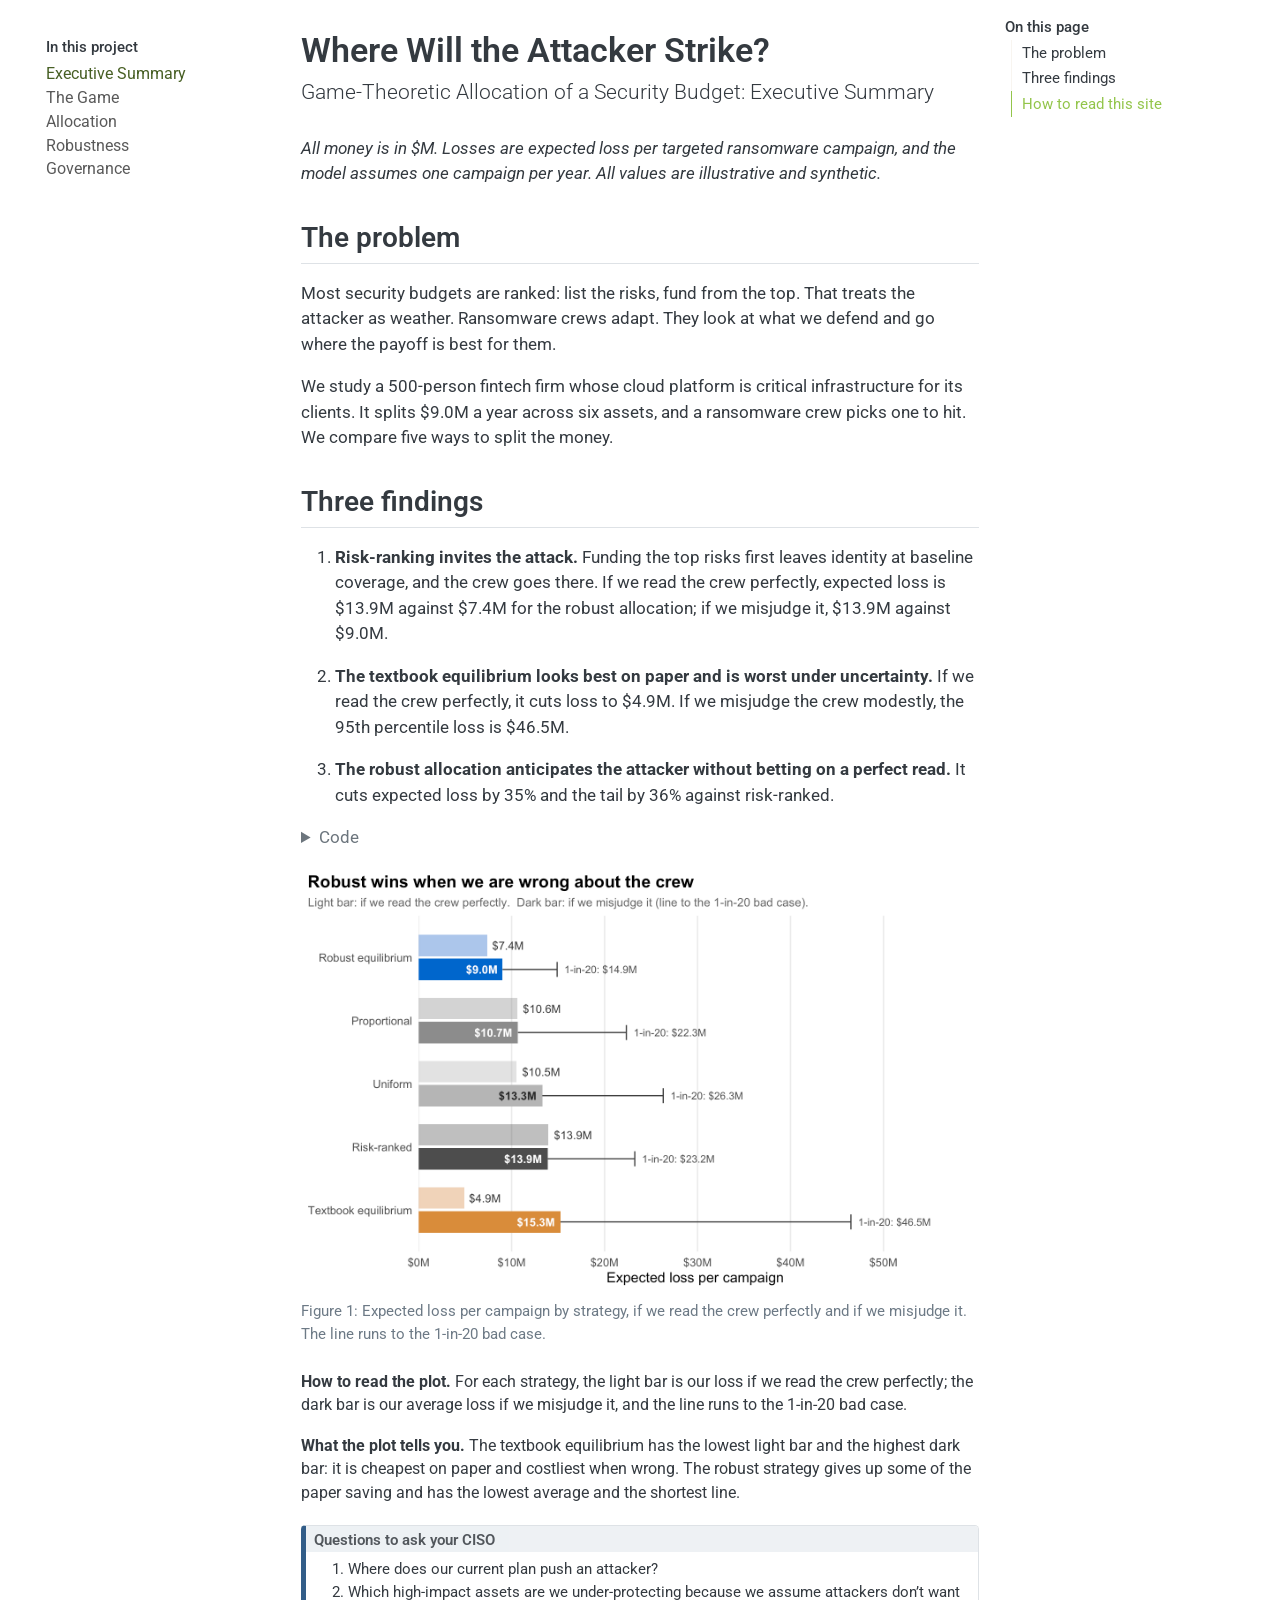
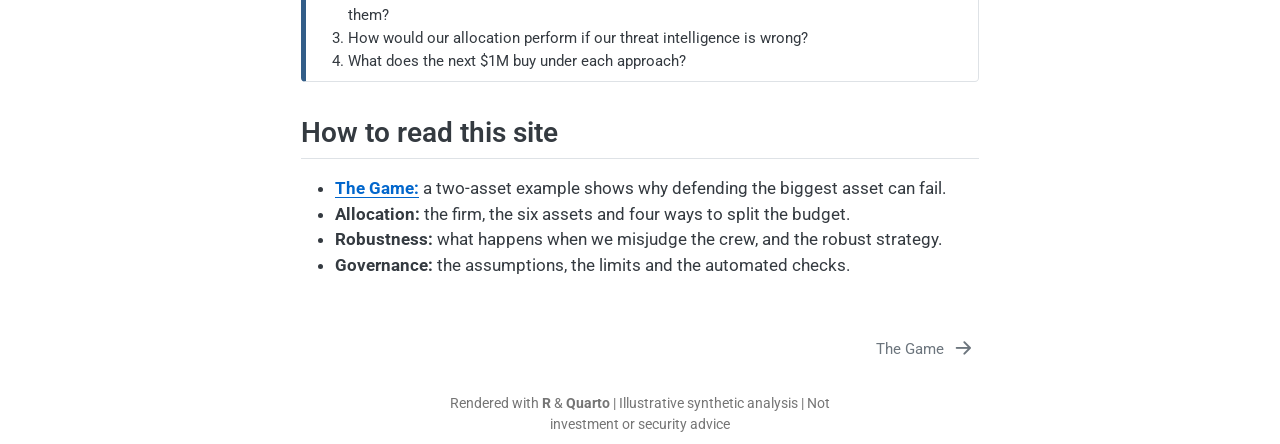
==== commit c257d122: "Additional changes" ====
--- a/docs/index.html
+++ b/docs/index.html
@@ -107,7 +107,7 @@
       <button type="button" class="quarto-btn-toggle btn" data-bs-toggle="collapse" role="button" data-bs-target=".quarto-sidebar-collapse-item" aria-controls="quarto-sidebar" aria-expanded="false" aria-label="Toggle sidebar navigation" onclick="if (window.quartoToggleHeadroom) { window.quartoToggleHeadroom(); }">
         <i class="bi bi-layout-text-sidebar-reverse"></i>
       </button>
-        <nav class="quarto-page-breadcrumbs" aria-label="breadcrumb"><ol class="breadcrumb"><li class="breadcrumb-item"><a href="./index.html">Summary</a></li></ol></nav>
+        <nav class="quarto-page-breadcrumbs" aria-label="breadcrumb"><ol class="breadcrumb"><li class="breadcrumb-item"><a href="./index.html">Executive Summary</a></li></ol></nav>
         <a class="flex-grow-1" role="navigation" data-bs-toggle="collapse" data-bs-target=".quarto-sidebar-collapse-item" aria-controls="quarto-sidebar" aria-expanded="false" aria-label="Toggle sidebar navigation" onclick="if (window.quartoToggleHeadroom) { window.quartoToggleHeadroom(); }">      
         </a>
     </div>
@@ -127,7 +127,7 @@
         <li class="sidebar-item">
   <div class="sidebar-item-container"> 
   <a href="./index.html" class="sidebar-item-text sidebar-link active">
- <span class="menu-text">Summary</span></a>
+ <span class="menu-text">Executive Summary</span></a>
   </div>
 </li>
         <li class="sidebar-item">
@@ -263,13 +263,13 @@
 <p><strong>How to read the plot.</strong> For each strategy, the light bar is our loss if we read the crew perfectly; the dark bar is our average loss if we misjudge it, and the line runs to the 1-in-20 bad case.</p>
 <p><strong>What the plot tells you.</strong> The textbook equilibrium has the lowest light bar and the highest dark bar: it is cheapest on paper and costliest when wrong. The robust strategy gives up some of the paper saving and has the lowest average and the shortest line.</p>
 </div>
-<div class="callout callout-style-default callout-tip callout-titled" title="Questions to ask your CISO">
+<div class="callout callout-style-default callout-note no-icon callout-titled">
 <div class="callout-header d-flex align-content-center">
 <div class="callout-icon-container">
-<i class="callout-icon"></i>
+<i class="callout-icon no-icon"></i>
 </div>
 <div class="callout-title-container flex-fill">
-<span class="screen-reader-only">Tip</span>Questions to ask your CISO
+<span class="screen-reader-only">Note</span>Questions to ask your CISO
 </div>
 </div>
 <div class="callout-body-container callout-body">
@@ -285,7 +285,7 @@
 <section id="how-to-read-this-site" class="level2">
 <h2 class="anchored" data-anchor-id="how-to-read-this-site">How to read this site</h2>
 <ul>
-<li><strong>The Game:</strong> a two-asset example shows why defending the biggest asset can fail.</li>
+<li><a href="~01-the-game.html"><strong>The Game:</strong></a> a two-asset example shows why defending the biggest asset can fail.</li>
 <li><strong>Allocation:</strong> the firm, the six assets and four ways to split the budget.</li>
 <li><strong>Robustness:</strong> what happens when we misjudge the crew, and the robust strategy.</li>
 <li><strong>Governance:</strong> the assumptions, the limits and the automated checks.</li>
@@ -711,16 +711,10 @@
       &nbsp;
     </div>   
     <div class="nav-footer-center">
-<p>Seeking Eureka · Illustrative synthetic analysis · Not investment or security advice</p>
+<p>Rendered with <strong>R</strong> &amp; <strong>Quarto</strong> | Illustrative synthetic analysis | Not investment or security advice</p>
 </div>
     <div class="nav-footer-right">
-      <ul class="footer-items list-unstyled">
-    <li class="nav-item">
-    <a class="nav-link" href="https://seeking-eureka.com/projects.html">
-<p>Seeking Eureka projects</p>
-</a>
-  </li>  
-</ul>
+      &nbsp;
     </div>
   </div>
 </footer>
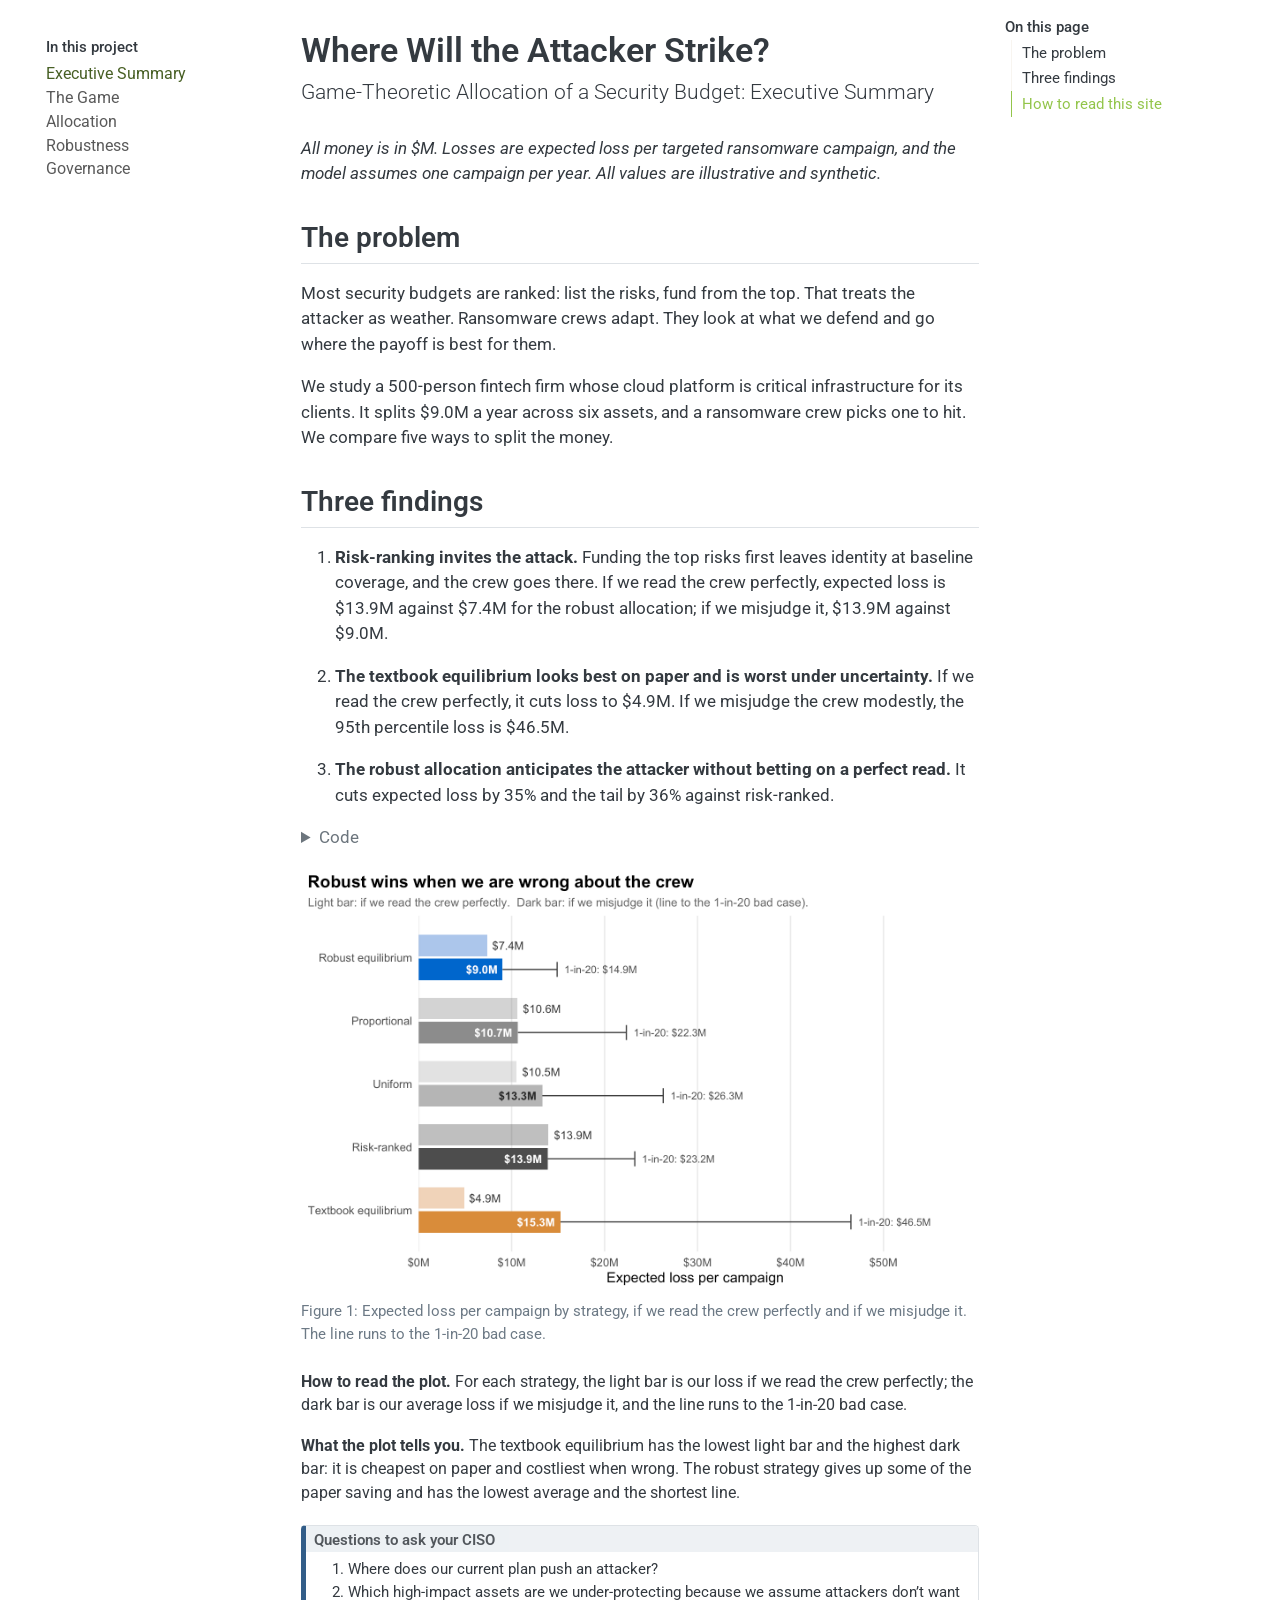
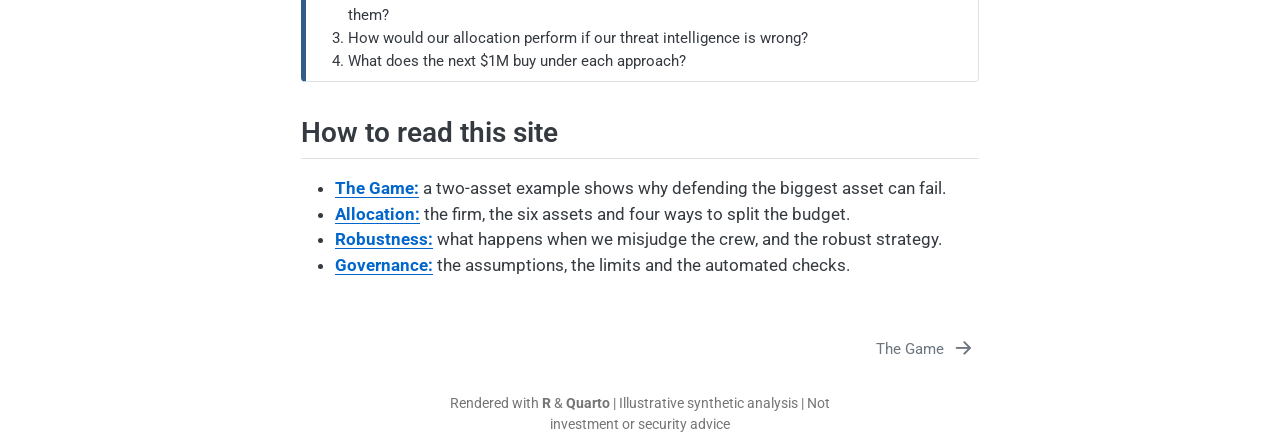
==== commit bd9fefbb: "Updated Links" ====
--- a/docs/index.html
+++ b/docs/index.html
@@ -285,10 +285,10 @@
 <section id="how-to-read-this-site" class="level2">
 <h2 class="anchored" data-anchor-id="how-to-read-this-site">How to read this site</h2>
 <ul>
-<li><a href="~01-the-game.html"><strong>The Game:</strong></a> a two-asset example shows why defending the biggest asset can fail.</li>
-<li><strong>Allocation:</strong> the firm, the six assets and four ways to split the budget.</li>
-<li><strong>Robustness:</strong> what happens when we misjudge the crew, and the robust strategy.</li>
-<li><strong>Governance:</strong> the assumptions, the limits and the automated checks.</li>
+<li><a href="https://patrick-lefler.com/rQuarto_defender_attacker-game_theory/01-the-game.html"><strong>The Game:</strong></a> a two-asset example shows why defending the biggest asset can fail.</li>
+<li><a href="https://patrick-lefler.com/rQuarto_defender_attacker-game_theory/02-allocation.html"><strong>Allocation:</strong></a> the firm, the six assets and four ways to split the budget.</li>
+<li><a href="https://patrick-lefler.com/rQuarto_defender_attacker-game_theory/03-robustness.html"><strong>Robustness:</strong></a> what happens when we misjudge the crew, and the robust strategy.</li>
+<li><a href="https://patrick-lefler.com/rQuarto_defender_attacker-game_theory/04-governance.html"><strong>Governance:</strong></a> the assumptions, the limits and the automated checks.</li>
 </ul>
 
 
